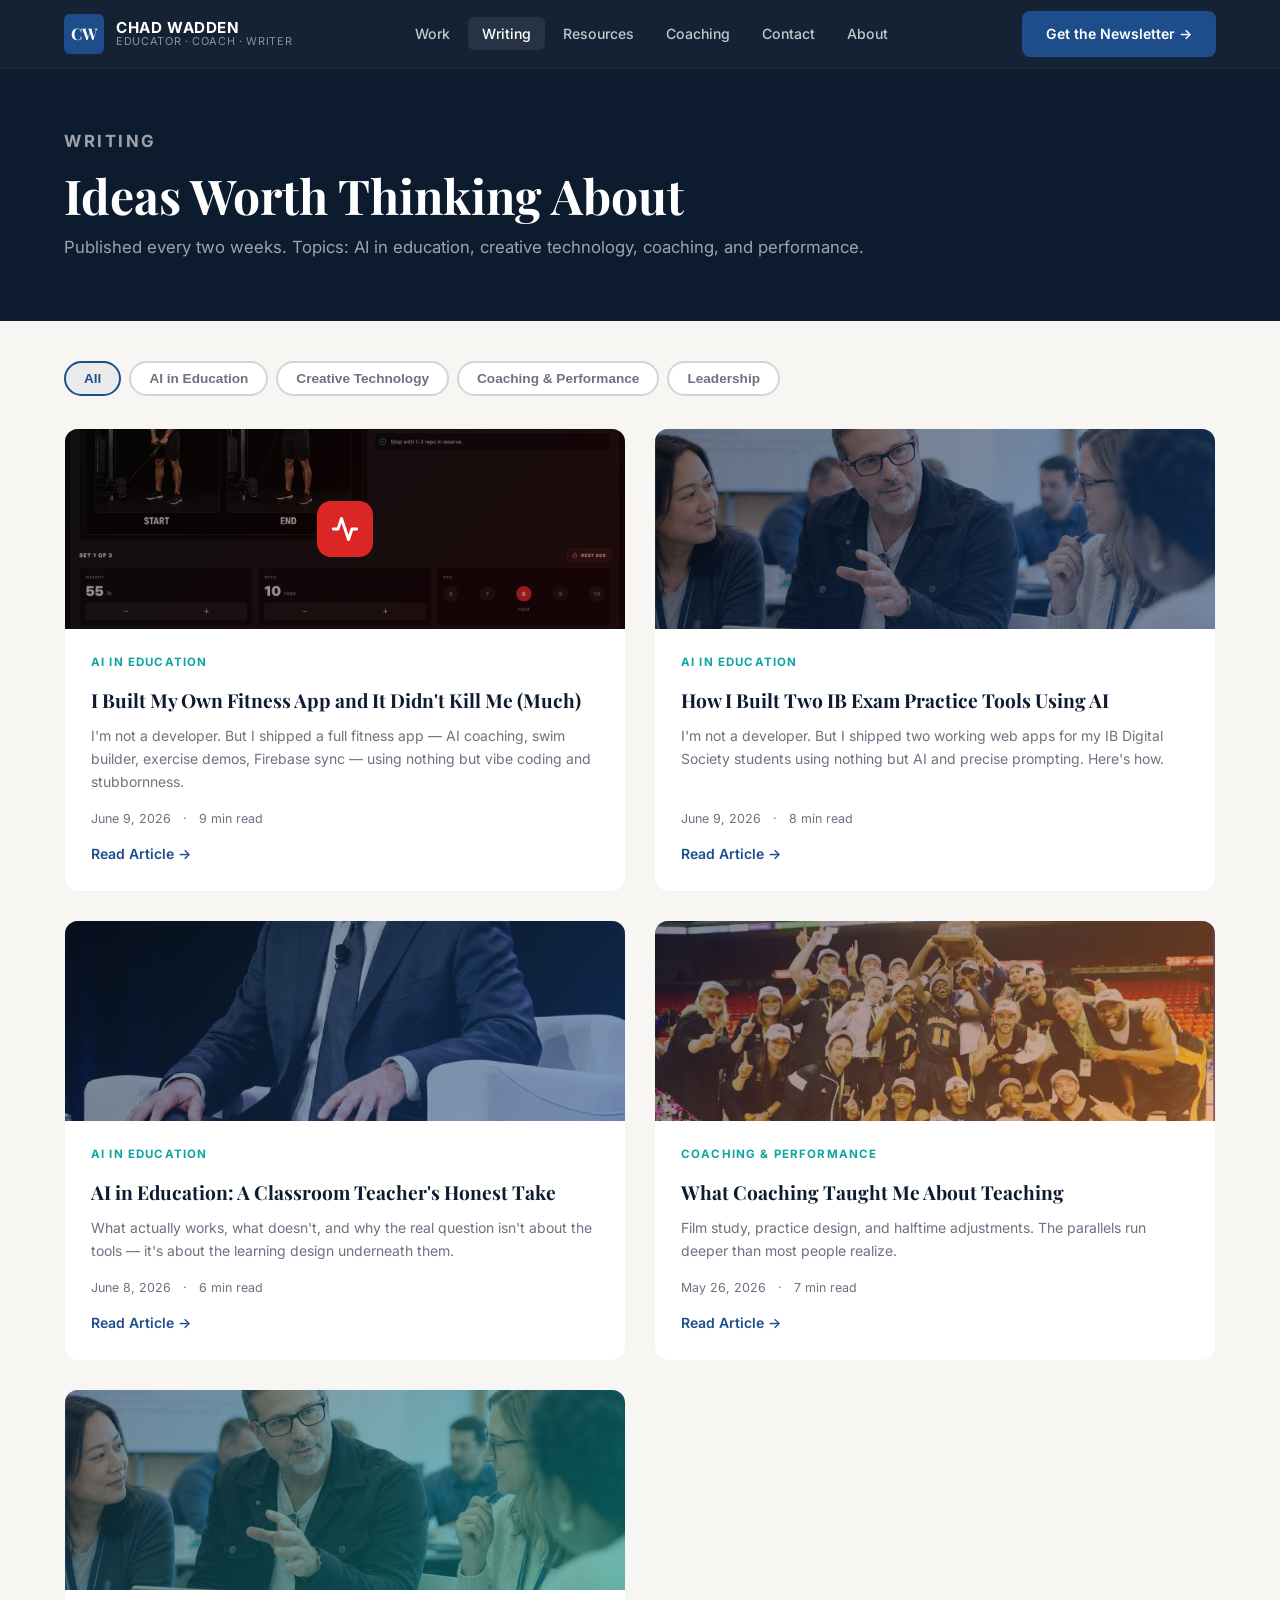
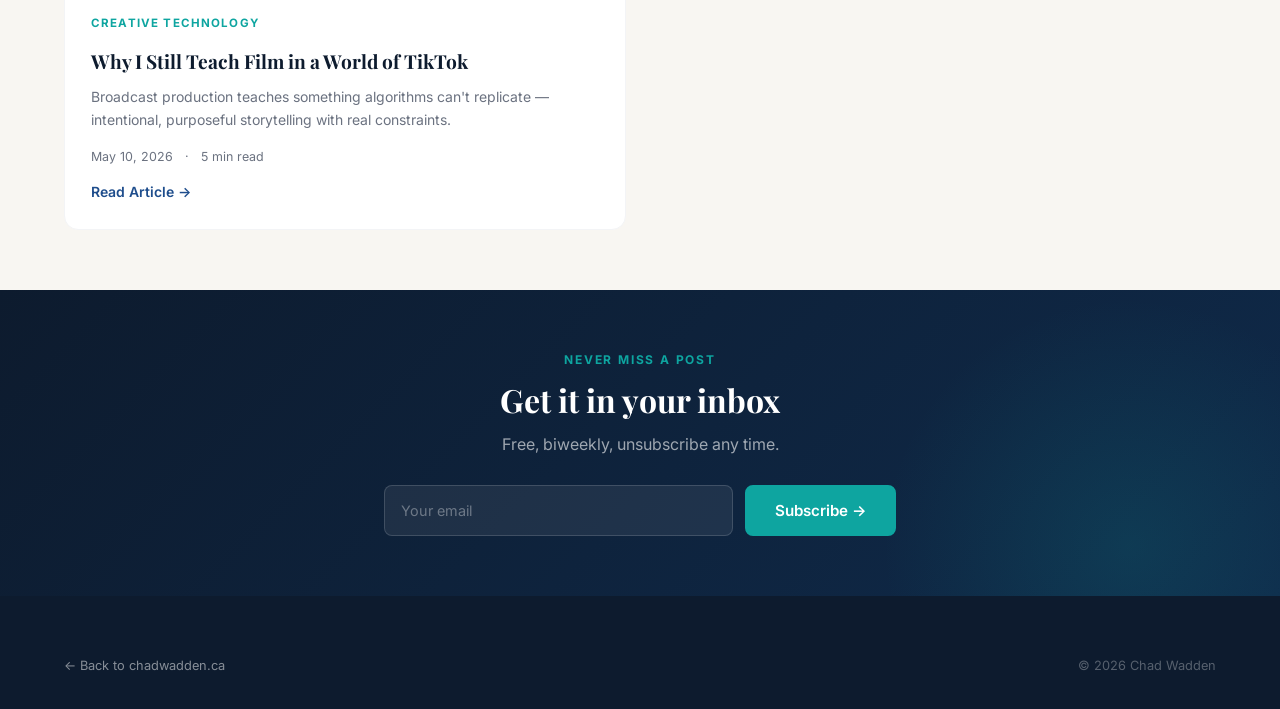
==== blog/index.html @ 8d47294e "Update contact email to chad.aigroove@gmail.com across all pages Co-Authored-By: Claude Sonnet 4.5 <" ====
<!DOCTYPE html>
<html lang="en">
<head>
  <meta charset="UTF-8">
  <meta name="viewport" content="width=device-width, initial-scale=1.0">
  <title>Writing — Chad Wadden</title>
  <meta name="description" content="Articles on AI in education, creative technology, coaching, and performance leadership.">
  <link rel="preconnect" href="https://fonts.googleapis.com">
  <link rel="preconnect" href="https://fonts.gstatic.com" crossorigin>
  <link href="https://fonts.googleapis.com/css2?family=Playfair+Display:wght@700&family=Inter:wght@400;500;600;700&display=swap" rel="stylesheet">
  <link rel="stylesheet" href="../css/style.css">
  <style>
    body { padding-top: 68px; background: var(--cream); }

    .blog-hero {
      background: var(--navy);
      padding: 60px 0;
      margin-top: 0;
    }
    .blog-hero h1 {
      font-family: var(--font-head);
      font-size: clamp(2rem, 4vw, 3rem);
      color: var(--white);
      margin-bottom: 10px;
    }
    .blog-hero p {
      color: rgba(255,255,255,0.6);
      font-size: 1.05rem;
    }

    .blog-filters {
      display: flex;
      gap: 8px;
      flex-wrap: wrap;
      margin: 40px 0 32px;
    }

    .filter-btn {
      padding: 8px 18px;
      border-radius: 100px;
      font-size: 0.85rem;
      font-weight: 600;
      border: 2px solid var(--gray-300);
      background: var(--white);
      color: var(--gray-500);
      cursor: pointer;
      transition: all 0.2s;
    }
    .filter-btn.active, .filter-btn:hover {
      border-color: var(--blue);
      color: var(--blue);
      background: rgba(30,77,140,0.06);
    }

    .blog-list {
      display: grid;
      grid-template-columns: repeat(2, 1fr);
      gap: 28px;
      margin-bottom: 60px;
    }

    @media (max-width: 768px) {
      .blog-list { grid-template-columns: 1fr; }
    }

    .post-card {
      background: var(--white);
      border-radius: 14px;
      overflow: hidden;
      border: 1px solid var(--gray-100);
      transition: transform 0.3s, box-shadow 0.3s;
      display: flex;
      flex-direction: column;
    }
    .post-card:hover { transform: translateY(-4px); box-shadow: var(--shadow); }

    .post-card-img {
      height: 200px;
      display: flex;
      align-items: center;
      justify-content: center;
      font-size: 3rem;
    }

    .post-card-body {
      padding: 24px 26px 26px;
      flex: 1;
      display: flex;
      flex-direction: column;
    }

    .post-card-body h2 {
      font-size: 1.2rem;
      color: var(--navy);
      margin: 8px 0 10px;
      line-height: 1.35;
    }

    .post-card-body p {
      font-size: 0.875rem;
      color: var(--gray-500);
      line-height: 1.65;
      flex: 1;
      margin-bottom: 16px;
    }

    .read-link {
      font-size: 0.875rem;
      font-weight: 600;
      color: var(--blue);
      display: inline-flex;
      align-items: center;
      gap: 6px;
      transition: gap 0.2s;
    }
    .read-link:hover { gap: 10px; }
  </style>
</head>
<body>

  <nav id="navbar">
    <div class="nav-inner">
      <a href="/" class="nav-logo">
        <div class="logo-mark">CW</div>
        <div class="logo-text">
          <span class="name">Chad Wadden</span>
          <span class="tagline-sm">Educator · Coach · Writer</span>
        </div>
      </a>
      <ul class="nav-links">
        <li><a href="/#pillars">Work</a></li>
        <li><a href="/blog/" class="active">Writing</a></li>
        <li><a href="/resources/">Resources</a></li>
        <li><a href="/coaching/">Coaching</a></li>
        <li><a href="mailto:chad.aigroove@gmail.com">Contact</a></li>
        <li><a href="/#about-strip">About</a></li>
      </ul>
      <div class="nav-cta">
        <a href="/#newsletter" class="btn btn-primary">Get the Newsletter →</a>
      </div>
      <button class="nav-hamburger" id="hamburger"><span></span><span></span><span></span></button>
    </div>
  </nav>

  <div class="blog-hero">
    <div class="container">
      <p class="section-label">Writing</p>
      <h1>Ideas Worth Thinking About</h1>
      <p>Published every two weeks. Topics: AI in education, creative technology, coaching, and performance.</p>
    </div>
  </div>

  <div class="container">
    <div class="blog-filters">
      <button class="filter-btn active">All</button>
      <button class="filter-btn">AI in Education</button>
      <button class="filter-btn">Creative Technology</button>
      <button class="filter-btn">Coaching &amp; Performance</button>
      <button class="filter-btn">Leadership</button>
    </div>

    <div class="blog-list">

      <article class="post-card">
        <a href="i-built-my-own-fitness-app.html" style="text-decoration:none;display:contents">
        <div class="post-card-img" style="background:linear-gradient(135deg,#0d0d0d,#2d0000);position:relative;overflow:hidden;">
          <img src="../images/My-Google-AI-Studio-App-06-09-2026_10_18_PM.png" alt="" style="position:absolute;inset:0;width:100%;height:100%;object-fit:cover;opacity:0.55;" onerror="this.style.display='none'">
          <div style="position:absolute;inset:0;display:flex;align-items:center;justify-content:center;">
            <div style="width:56px;height:56px;background:#dc2626;border-radius:14px;display:flex;align-items:center;justify-content:center;">
              <svg width="28" height="28" viewBox="0 0 24 24" fill="none" stroke="white" stroke-width="2.5" stroke-linecap="round" stroke-linejoin="round"><polyline points="22 12 18 12 15 21 9 3 6 12 2 12"/></svg>
            </div>
          </div>
        </div>
        <div class="post-card-body">
          <span class="blog-tag">AI in Education</span>
          <h2>I Built My Own Fitness App and It Didn't Kill Me (Much)</h2>
          <p>I'm not a developer. But I shipped a full fitness app — AI coaching, swim builder, exercise demos, Firebase sync — using nothing but vibe coding and stubbornness.</p>
          <div class="blog-meta" style="margin-bottom:14px">
            <span>June 9, 2026</span><span>·</span><span>9 min read</span>
          </div>
          <span class="read-link">Read Article →</span>
        </div>
        </a>
      </article>

      <article class="post-card">
        <a href="how-i-built-two-ib-exam-tools-with-ai.html" style="text-decoration:none;display:contents">
        <div class="post-card-img" style="background:linear-gradient(135deg,#0a1020,#1e4d8c);position:relative;overflow:hidden;">
          <img src="../images/chad-teachers.png" alt="" style="position:absolute;inset:0;width:100%;height:100%;object-fit:cover;opacity:0.45;">
        </div>
        <div class="post-card-body">
          <span class="blog-tag">AI in Education</span>
          <h2>How I Built Two IB Exam Practice Tools Using AI</h2>
          <p>I'm not a developer. But I shipped two working web apps for my IB Digital Society students using nothing but AI and precise prompting. Here's how.</p>
          <div class="blog-meta" style="margin-bottom:14px">
            <span>June 9, 2026</span><span>·</span><span>8 min read</span>
          </div>
          <span class="read-link">Read Article →</span>
        </div>
        </a>
      </article>

      <article class="post-card">
        <a href="ai-in-education-honest-take.html" style="text-decoration:none;display:contents">
        <div class="post-card-img" style="background:linear-gradient(135deg,#0d1b2e,#1e4d8c);position:relative;overflow:hidden;">
          <img src="../images/chad-wadden-speaking.PNG" alt="" style="position:absolute;inset:0;width:100%;height:100%;object-fit:cover;opacity:0.45;">
        </div>
        <div class="post-card-body">
          <span class="blog-tag">AI in Education</span>
          <h2>AI in Education: A Classroom Teacher's Honest Take</h2>
          <p>What actually works, what doesn't, and why the real question isn't about the tools — it's about the learning design underneath them.</p>
          <div class="blog-meta" style="margin-bottom:14px">
            <span>June 8, 2026</span><span>·</span><span>6 min read</span>
          </div>
          <span class="read-link">Read Article →</span>
        </div>
        </a>
      </article>

      <article class="post-card">
        <a href="what-coaching-taught-me-about-teaching.html" style="text-decoration:none;display:contents">
        <div class="post-card-img" style="background:linear-gradient(135deg,#1a1a3e,#e07b39);position:relative;overflow:hidden;">
          <img src="../images/chad-basketball.JPG" alt="" style="position:absolute;inset:0;width:100%;height:100%;object-fit:cover;opacity:0.45;">
        </div>
        <div class="post-card-body">
          <span class="blog-tag">Coaching &amp; Performance</span>
          <h2>What Coaching Taught Me About Teaching</h2>
          <p>Film study, practice design, and halftime adjustments. The parallels run deeper than most people realize.</p>
          <div class="blog-meta" style="margin-bottom:14px">
            <span>May 26, 2026</span><span>·</span><span>7 min read</span>
          </div>
          <span class="read-link">Read Article →</span>
        </div>
        </a>
      </article>

      <article class="post-card">
        <a href="why-i-still-teach-film.html" style="text-decoration:none;display:contents">
        <div class="post-card-img" style="background:linear-gradient(135deg,#1a2f4a,#0ea5a0);position:relative;overflow:hidden;">
          <img src="../images/chad-teachers.png" alt="" style="position:absolute;inset:0;width:100%;height:100%;object-fit:cover;opacity:0.45;">
        </div>
        <div class="post-card-body">
          <span class="blog-tag">Creative Technology</span>
          <h2>Why I Still Teach Film in a World of TikTok</h2>
          <p>Broadcast production teaches something algorithms can't replicate — intentional, purposeful storytelling with real constraints.</p>
          <div class="blog-meta" style="margin-bottom:14px">
            <span>May 10, 2026</span><span>·</span><span>5 min read</span>
          </div>
          <span class="read-link">Read Article →</span>
        </div>
        </a>
      </article>

    </div>
  </div>

  <section id="newsletter" style="background:linear-gradient(135deg,var(--navy) 0%,#0f2a4a 100%);padding:60px 0">
    <div class="container" style="text-align:center;max-width:560px">
      <p class="section-label">Never Miss a Post</p>
      <h2 style="color:var(--white);font-size:2rem;margin-bottom:12px">Get it in your inbox</h2>
      <p style="color:rgba(255,255,255,0.6);margin-bottom:28px">Free, biweekly, unsubscribe any time.</p>
      <form style="display:flex;gap:12px;flex-wrap:wrap;justify-content:center" action="/#newsletter">
        <input type="email" class="form-input" placeholder="Your email" style="flex:1;min-width:220px">
        <button type="submit" class="btn btn-teal">Subscribe →</button>
      </form>
    </div>
  </section>

  <footer>
    <div class="container">
      <div class="footer-bottom" style="border-top:none;padding-top:0">
        <a href="/">← Back to chadwadden.ca</a>
        <span>© 2026 Chad Wadden</span>
      </div>
    </div>
  </footer>

  <script src="../js/main.js"></script>
</body>
</html>
---- css/style.css ----
/* ============================================
   CHAD WADDEN — Personal Brand Site
   chadwadden.ca
   ============================================ */

/* --- Reset & Base --- */
*, *::before, *::after { box-sizing: border-box; margin: 0; padding: 0; }

:root {
  --navy:      #0d1b2e;
  --navy-mid:  #1a2f4a;
  --blue:      #1e4d8c;
  --teal:      #0ea5a0;
  --orange:    #e07b39;
  --cream:     #f8f6f2;
  --white:     #ffffff;
  --gray-100:  #f3f4f6;
  --gray-300:  #d1d5db;
  --gray-500:  #6b7280;
  --gray-700:  #374151;
  --text:      #1a1a2e;

  --font-head: 'Playfair Display', Georgia, serif;
  --font-body: 'Inter', system-ui, sans-serif;

  --max-w: 1200px;
  --radius: 8px;
  --shadow: 0 4px 24px rgba(0,0,0,0.08);
  --shadow-lg: 0 12px 48px rgba(0,0,0,0.14);
}

html { scroll-behavior: smooth; }

body {
  font-family: var(--font-body);
  color: var(--text);
  background: var(--white);
  line-height: 1.6;
  font-size: 16px;
}

img { max-width: 100%; display: block; }
a { color: inherit; text-decoration: none; }

/* --- Typography --- */
h1, h2, h3, h4 {
  font-family: var(--font-head);
  line-height: 1.2;
  font-weight: 700;
}

.section-label {
  font-family: var(--font-body);
  font-size: 0.75rem;
  font-weight: 700;
  letter-spacing: 0.15em;
  text-transform: uppercase;
  color: var(--teal);
  margin-bottom: 0.75rem;
}

/* --- Layout --- */
.container {
  max-width: var(--max-w);
  margin: 0 auto;
  padding: 0 24px;
}

section { padding: 80px 0; }

/* --- Buttons --- */
.btn {
  display: inline-flex;
  align-items: center;
  gap: 8px;
  padding: 14px 28px;
  border-radius: var(--radius);
  font-family: var(--font-body);
  font-size: 0.95rem;
  font-weight: 600;
  cursor: pointer;
  transition: all 0.2s ease;
  border: 2px solid transparent;
}

.btn-primary {
  background: var(--blue);
  color: var(--white);
  border-color: var(--blue);
}
.btn-primary:hover { background: #163d70; border-color: #163d70; transform: translateY(-1px); box-shadow: 0 6px 20px rgba(30,77,140,0.3); }

.btn-secondary {
  background: transparent;
  color: var(--navy);
  border-color: var(--navy);
}
.btn-secondary:hover { background: var(--navy); color: var(--white); }

.btn-teal {
  background: var(--teal);
  color: var(--white);
  border-color: var(--teal);
}
.btn-teal:hover { background: #0c8f8a; transform: translateY(-1px); }

.btn-outline-white {
  background: transparent;
  color: var(--white);
  border-color: rgba(255,255,255,0.5);
}
.btn-outline-white:hover { background: rgba(255,255,255,0.1); border-color: var(--white); }

/* ============================================
   NAVIGATION
   ============================================ */
#navbar {
  position: fixed;
  top: 0; left: 0; right: 0;
  z-index: 1000;
  background: rgba(13, 27, 46, 0.97);
  backdrop-filter: blur(12px);
  border-bottom: 1px solid rgba(255,255,255,0.06);
  transition: all 0.3s ease;
}

.nav-inner {
  display: flex;
  align-items: center;
  justify-content: space-between;
  height: 68px;
  max-width: var(--max-w);
  margin: 0 auto;
  padding: 0 24px;
}

/* Logo */
.nav-logo {
  display: flex;
  align-items: center;
  gap: 12px;
  text-decoration: none;
}

.logo-mark {
  width: 40px;
  height: 40px;
  background: var(--blue);
  border-radius: 6px;
  display: flex;
  align-items: center;
  justify-content: center;
  font-family: var(--font-head);
  font-size: 1rem;
  font-weight: 700;
  color: var(--white);
  letter-spacing: -0.03em;
  flex-shrink: 0;
}

.logo-text {
  display: flex;
  flex-direction: column;
  line-height: 1.1;
}
.logo-text .name {
  font-family: var(--font-body);
  font-weight: 700;
  font-size: 0.95rem;
  color: var(--white);
  letter-spacing: 0.04em;
  text-transform: uppercase;
}
.logo-text .tagline-sm {
  font-size: 0.68rem;
  color: rgba(255,255,255,0.5);
  letter-spacing: 0.06em;
  text-transform: uppercase;
}

/* Nav links */
.nav-links {
  display: flex;
  align-items: center;
  gap: 4px;
  list-style: none;
}

.nav-links a {
  color: rgba(255,255,255,0.75);
  font-size: 0.88rem;
  font-weight: 500;
  padding: 8px 14px;
  border-radius: 6px;
  transition: all 0.2s;
}
.nav-links a:hover, .nav-links a.active {
  color: var(--white);
  background: rgba(255,255,255,0.08);
}

.nav-cta { margin-left: 12px; }
.nav-cta .btn { padding: 10px 22px; font-size: 0.88rem; }

.nav-hamburger {
  display: none;
  flex-direction: column;
  gap: 5px;
  cursor: pointer;
  padding: 4px;
  background: none;
  border: none;
}
.nav-hamburger span {
  width: 24px;
  height: 2px;
  background: var(--white);
  border-radius: 2px;
  transition: all 0.3s;
}

/* ============================================
   HERO
   ============================================ */
#hero {
  min-height: 100vh;
  background: var(--navy);
  display: flex;
  align-items: center;
  padding: 100px 0 60px;
  position: relative;
  overflow: hidden;
}

.hero-bg-grid {
  position: absolute;
  inset: 0;
  background-image:
    linear-gradient(rgba(255,255,255,0.025) 1px, transparent 1px),
    linear-gradient(90deg, rgba(255,255,255,0.025) 1px, transparent 1px);
  background-size: 60px 60px;
  pointer-events: none;
}

.hero-bg-glow {
  position: absolute;
  width: 600px;
  height: 600px;
  background: radial-gradient(circle, rgba(30,77,140,0.35) 0%, transparent 70%);
  top: -100px;
  right: -100px;
  pointer-events: none;
}

.hero-inner {
  display: grid;
  grid-template-columns: 1fr 1fr;
  gap: 60px;
  align-items: center;
  position: relative;
  z-index: 1;
}

.hero-eyebrow {
  font-size: 0.78rem;
  font-weight: 700;
  letter-spacing: 0.18em;
  text-transform: uppercase;
  color: var(--teal);
  margin-bottom: 20px;
}

.hero-headline {
  font-family: var(--font-head);
  font-size: clamp(2.8rem, 5vw, 4.2rem);
  color: var(--white);
  line-height: 1.1;
  margin-bottom: 8px;
}

.hero-headline .line {
  display: block;
}
.hero-headline .dot {
  color: var(--teal);
}
.hero-headline .dot-orange {
  color: var(--orange);
}

.hero-sub {
  font-size: 1.1rem;
  color: rgba(255,255,255,0.65);
  line-height: 1.7;
  margin: 24px 0 36px;
  max-width: 480px;
}

.hero-actions {
  display: flex;
  gap: 14px;
  flex-wrap: wrap;
}

/* Hero right — visual card stack */
.hero-visual {
  display: grid;
  grid-template-columns: 1fr 1fr;
  grid-template-rows: auto auto;
  gap: 14px;
}

.hero-card {
  background: rgba(255,255,255,0.05);
  border: 1px solid rgba(255,255,255,0.08);
  border-radius: 12px;
  padding: 22px;
  transition: border-color 0.3s;
}
.hero-card:hover { border-color: rgba(14,165,160,0.4); }

.hero-card-icon {
  width: 42px;
  height: 42px;
  border-radius: 10px;
  display: flex;
  align-items: center;
  justify-content: center;
  font-size: 1.3rem;
  margin-bottom: 12px;
}
.hero-card-icon.blue  { background: rgba(30,77,140,0.3); }
.hero-card-icon.teal  { background: rgba(14,165,160,0.25); }
.hero-card-icon.orange{ background: rgba(224,123,57,0.25); }
.hero-card-icon.green { background: rgba(34,197,94,0.2); }

.hero-card h4 {
  font-family: var(--font-body);
  font-size: 0.9rem;
  font-weight: 600;
  color: var(--white);
  margin-bottom: 4px;
}
.hero-card p {
  font-size: 0.78rem;
  color: rgba(255,255,255,0.5);
  line-height: 1.5;
}

.hero-card.span-2 { grid-column: span 2; }

/* ============================================
   TRUST BAR
   ============================================ */
#trust-bar {
  background: var(--navy-mid);
  padding: 20px 0;
  border-top: 1px solid rgba(255,255,255,0.06);
  border-bottom: 1px solid rgba(255,255,255,0.06);
}

.trust-inner {
  display: flex;
  align-items: center;
  gap: 40px;
  max-width: var(--max-w);
  margin: 0 auto;
  padding: 0 24px;
  overflow-x: auto;
}

.trust-label {
  font-size: 0.72rem;
  font-weight: 700;
  letter-spacing: 0.12em;
  text-transform: uppercase;
  color: rgba(255,255,255,0.35);
  white-space: nowrap;
  flex-shrink: 0;
}

.trust-divider {
  width: 1px;
  height: 30px;
  background: rgba(255,255,255,0.1);
  flex-shrink: 0;
}

.trust-logos {
  display: flex;
  align-items: center;
  gap: 36px;
  flex-wrap: nowrap;
}

.trust-item {
  font-family: var(--font-body);
  font-size: 0.82rem;
  font-weight: 600;
  color: rgba(255,255,255,0.45);
  letter-spacing: 0.04em;
  text-transform: uppercase;
  white-space: nowrap;
  transition: color 0.2s;
}
.trust-item:hover { color: rgba(255,255,255,0.75); }

/* ============================================
   PILLARS
   ============================================ */
#pillars {
  background: var(--cream);
  padding: 90px 0;
}

.pillars-grid {
  display: grid;
  grid-template-columns: 1fr 1fr;
  gap: 28px;
}

.pillar-card {
  background: var(--white);
  border-radius: 16px;
  overflow: hidden;
  box-shadow: var(--shadow);
  transition: transform 0.3s, box-shadow 0.3s;
}
.pillar-card:hover { transform: translateY(-4px); box-shadow: var(--shadow-lg); }

.pillar-header {
  padding: 36px 36px 24px;
  display: flex;
  align-items: flex-start;
  gap: 18px;
}

.pillar-icon {
  width: 56px;
  height: 56px;
  border-radius: 14px;
  display: flex;
  align-items: center;
  justify-content: center;
  font-size: 1.6rem;
  flex-shrink: 0;
}
.pillar-icon.education { background: rgba(30,77,140,0.1); }
.pillar-icon.coaching  { background: rgba(224,123,57,0.1); }

.pillar-header-text h3 {
  font-size: 1.4rem;
  color: var(--navy);
  margin-bottom: 6px;
}
.pillar-header-text p {
  font-size: 0.9rem;
  color: var(--gray-500);
  line-height: 1.6;
}

.pillar-features {
  padding: 0 36px 28px;
  display: grid;
  grid-template-columns: 1fr 1fr;
  gap: 8px;
}

.pillar-feature {
  display: flex;
  align-items: center;
  gap: 8px;
  font-size: 0.875rem;
  color: var(--gray-700);
}

.check {
  width: 18px;
  height: 18px;
  border-radius: 50%;
  display: flex;
  align-items: center;
  justify-content: center;
  font-size: 0.65rem;
  flex-shrink: 0;
}
.check.blue   { background: rgba(30,77,140,0.12); color: var(--blue); }
.check.orange { background: rgba(224,123,57,0.15); color: var(--orange); }

.pillar-footer {
  padding: 20px 36px 28px;
  border-top: 1px solid var(--gray-100);
}

.pillar-link {
  font-weight: 600;
  font-size: 0.9rem;
  display: inline-flex;
  align-items: center;
  gap: 6px;
  transition: gap 0.2s;
}
.pillar-link:hover { gap: 10px; }
.pillar-link.blue-link   { color: var(--blue); }
.pillar-link.orange-link { color: var(--orange); }

/* ============================================
   CONTENT ENGINE (Writing / YouTube / Resources)
   ============================================ */
#content-engine {
  background: var(--white);
  padding: 90px 0;
}

.content-engine-header {
  text-align: center;
  max-width: 600px;
  margin: 0 auto 60px;
}

.content-engine-header h2 {
  font-size: clamp(2rem, 3.5vw, 2.8rem);
  color: var(--navy);
  margin-bottom: 14px;
}

.content-engine-header p {
  color: var(--gray-500);
  font-size: 1.05rem;
  line-height: 1.7;
}

.content-tabs {
  display: flex;
  justify-content: center;
  gap: 8px;
  margin-bottom: 48px;
  flex-wrap: wrap;
}

.tab-btn {
  padding: 10px 24px;
  border-radius: 100px;
  font-size: 0.88rem;
  font-weight: 600;
  border: 2px solid var(--gray-300);
  background: transparent;
  color: var(--gray-500);
  cursor: pointer;
  transition: all 0.2s;
}
.tab-btn.active, .tab-btn:hover {
  border-color: var(--blue);
  color: var(--blue);
  background: rgba(30,77,140,0.06);
}

.tab-panel { display: none; }
.tab-panel.active { display: block; }

/* Blog grid */
.blog-grid {
  display: grid;
  grid-template-columns: repeat(3, 1fr);
  gap: 28px;
}

.blog-card {
  border-radius: 12px;
  overflow: hidden;
  border: 1px solid var(--gray-100);
  transition: transform 0.3s, box-shadow 0.3s;
}
.blog-card:hover { transform: translateY(-4px); box-shadow: var(--shadow); }

.blog-card-img {
  height: 180px;
  background: linear-gradient(135deg, var(--navy) 0%, var(--blue) 100%);
  display: flex;
  align-items: center;
  justify-content: center;
  font-size: 2.5rem;
  position: relative;
  overflow: hidden;
}

.blog-card-img::after {
  content: '';
  position: absolute;
  inset: 0;
  background: linear-gradient(to bottom, transparent 50%, rgba(0,0,0,0.3));
}

.blog-card-body {
  padding: 20px 22px 22px;
}

.blog-tag {
  display: inline-block;
  font-size: 0.72rem;
  font-weight: 700;
  letter-spacing: 0.1em;
  text-transform: uppercase;
  color: var(--teal);
  margin-bottom: 8px;
}

.blog-card-body h3 {
  font-size: 1.05rem;
  color: var(--navy);
  margin-bottom: 8px;
  line-height: 1.35;
}

.blog-card-body p {
  font-size: 0.85rem;
  color: var(--gray-500);
  line-height: 1.6;
  margin-bottom: 14px;
}

.blog-meta {
  font-size: 0.78rem;
  color: var(--gray-500);
  display: flex;
  align-items: center;
  gap: 12px;
}

/* YouTube grid */
.youtube-grid {
  display: grid;
  grid-template-columns: 2fr 1fr 1fr;
  grid-template-rows: auto auto;
  gap: 20px;
}

.yt-card {
  border-radius: 12px;
  overflow: hidden;
  background: var(--navy);
  position: relative;
  cursor: pointer;
}

.yt-thumbnail {
  width: 100%;
  aspect-ratio: 16/9;
  background: linear-gradient(135deg, var(--navy-mid), var(--blue));
  display: flex;
  align-items: center;
  justify-content: center;
  position: relative;
}

.yt-play {
  width: 52px;
  height: 52px;
  background: rgba(255,255,255,0.9);
  border-radius: 50%;
  display: flex;
  align-items: center;
  justify-content: center;
  font-size: 1.2rem;
  color: var(--navy);
  transition: transform 0.2s;
  padding-left: 4px;
}
.yt-card:hover .yt-play { transform: scale(1.1); }

.yt-info {
  padding: 14px 16px;
}
.yt-info h4 {
  font-family: var(--font-body);
  font-size: 0.88rem;
  font-weight: 600;
  color: var(--white);
  margin-bottom: 4px;
  line-height: 1.4;
}
.yt-info span {
  font-size: 0.75rem;
  color: rgba(255,255,255,0.45);
}

.yt-card.featured { grid-row: span 2; }
.yt-card.featured .yt-thumbnail { aspect-ratio: unset; height: 240px; }
.yt-card.featured .yt-info { padding: 18px 20px; }
.yt-card.featured .yt-info h4 { font-size: 1rem; }

/* Resources grid */
.resources-grid {
  display: grid;
  grid-template-columns: repeat(4, 1fr);
  gap: 20px;
}

.resource-card {
  border: 1px solid var(--gray-100);
  border-radius: 12px;
  padding: 24px 20px;
  text-align: center;
  transition: transform 0.3s, border-color 0.3s, box-shadow 0.3s;
}
.resource-card:hover { transform: translateY(-3px); border-color: var(--teal); box-shadow: var(--shadow); }

.resource-icon {
  font-size: 2.2rem;
  margin-bottom: 12px;
}

.resource-card h4 {
  font-size: 0.95rem;
  color: var(--navy);
  margin-bottom: 6px;
  line-height: 1.35;
}

.resource-card p {
  font-size: 0.8rem;
  color: var(--gray-500);
  margin-bottom: 16px;
  line-height: 1.5;
}

.resource-badge {
  display: inline-block;
  font-size: 0.72rem;
  font-weight: 700;
  padding: 4px 12px;
  border-radius: 100px;
  margin-bottom: 14px;
}
.resource-badge.free { background: rgba(14,165,160,0.12); color: var(--teal); }
.resource-badge.paid { background: rgba(224,123,57,0.12); color: var(--orange); }

.resource-btn {
  display: block;
  text-align: center;
  padding: 9px 16px;
  border-radius: 6px;
  font-size: 0.82rem;
  font-weight: 600;
  border: 1px solid var(--gray-300);
  color: var(--gray-700);
  transition: all 0.2s;
}
.resource-btn:hover { border-color: var(--blue); color: var(--blue); }
.resource-btn.free-btn { border-color: var(--teal); color: var(--teal); }
.resource-btn.free-btn:hover { background: var(--teal); color: var(--white); }

/* ============================================
   NEWSLETTER
   ============================================ */
#newsletter {
  background: linear-gradient(135deg, var(--navy) 0%, #0f2a4a 100%);
  padding: 90px 0;
  position: relative;
  overflow: hidden;
}

#newsletter::before {
  content: '';
  position: absolute;
  width: 500px;
  height: 500px;
  background: radial-gradient(circle, rgba(14,165,160,0.15) 0%, transparent 70%);
  bottom: -200px;
  right: -100px;
  pointer-events: none;
}

.newsletter-inner {
  display: grid;
  grid-template-columns: 1fr 1fr;
  gap: 60px;
  align-items: center;
  position: relative;
  z-index: 1;
}

.newsletter-content h2 {
  font-size: clamp(1.8rem, 3vw, 2.6rem);
  color: var(--white);
  margin-bottom: 16px;
}

.newsletter-content p {
  color: rgba(255,255,255,0.65);
  font-size: 1.05rem;
  line-height: 1.7;
  margin-bottom: 24px;
}

.newsletter-bullets {
  list-style: none;
  display: flex;
  flex-direction: column;
  gap: 10px;
}

.newsletter-bullets li {
  display: flex;
  align-items: center;
  gap: 10px;
  font-size: 0.9rem;
  color: rgba(255,255,255,0.7);
}

.newsletter-bullets li::before {
  content: '✓';
  width: 22px;
  height: 22px;
  background: rgba(14,165,160,0.25);
  color: var(--teal);
  border-radius: 50%;
  display: flex;
  align-items: center;
  justify-content: center;
  font-size: 0.75rem;
  font-weight: 700;
  flex-shrink: 0;
}

.newsletter-form-wrap {
  background: rgba(255,255,255,0.05);
  border: 1px solid rgba(255,255,255,0.1);
  border-radius: 16px;
  padding: 36px 32px;
}

.newsletter-form-wrap h3 {
  font-family: var(--font-body);
  font-size: 1.1rem;
  font-weight: 700;
  color: var(--white);
  margin-bottom: 6px;
}

.newsletter-form-wrap p {
  font-size: 0.85rem;
  color: rgba(255,255,255,0.5);
  margin-bottom: 22px;
}

.form-group {
  display: flex;
  flex-direction: column;
  gap: 12px;
  margin-bottom: 14px;
}

.form-input {
  width: 100%;
  padding: 13px 16px;
  border-radius: 8px;
  border: 1px solid rgba(255,255,255,0.15);
  background: rgba(255,255,255,0.07);
  color: var(--white);
  font-family: var(--font-body);
  font-size: 0.9rem;
  transition: border-color 0.2s;
}
.form-input::placeholder { color: rgba(255,255,255,0.35); }
.form-input:focus { outline: none; border-color: var(--teal); }

.form-disclaimer {
  font-size: 0.75rem;
  color: rgba(255,255,255,0.35);
  text-align: center;
}

/* ============================================
   SPEAKING / WORKSHOPS
   ============================================ */
#speaking {
  background: var(--cream);
  padding: 90px 0;
}

.speaking-grid {
  display: grid;
  grid-template-columns: repeat(3, 1fr);
  gap: 24px;
  margin-top: 48px;
}

.speaking-card {
  background: var(--white);
  border-radius: 14px;
  padding: 32px 28px;
  box-shadow: var(--shadow);
  transition: transform 0.3s;
}
.speaking-card:hover { transform: translateY(-3px); }

.speaking-card-icon {
  width: 52px;
  height: 52px;
  border-radius: 12px;
  display: flex;
  align-items: center;
  justify-content: center;
  font-size: 1.4rem;
  margin-bottom: 18px;
}

.speaking-card h3 {
  font-size: 1.15rem;
  color: var(--navy);
  margin-bottom: 8px;
}

.speaking-card p {
  font-size: 0.875rem;
  color: var(--gray-500);
  line-height: 1.65;
  margin-bottom: 20px;
}

.speaking-link {
  font-size: 0.875rem;
  font-weight: 600;
  color: var(--blue);
  display: inline-flex;
  align-items: center;
  gap: 6px;
  transition: gap 0.2s;
}
.speaking-link:hover { gap: 10px; }

/* ============================================
   ABOUT STRIP
   ============================================ */
#about-strip {
  background: var(--white);
  padding: 90px 0;
}

.about-inner {
  display: grid;
  grid-template-columns: 400px 1fr;
  gap: 60px;
  align-items: center;
}

.about-photo-wrap {
  position: relative;
}

.about-photo {
  width: 100%;
  aspect-ratio: 4/5;
  border-radius: 16px;
  background: linear-gradient(135deg, var(--navy-mid), var(--blue));
  display: flex;
  align-items: center;
  justify-content: center;
  font-size: 5rem;
  color: rgba(255,255,255,0.2);
  overflow: hidden;
}

.about-photo img {
  width: 100%;
  height: 100%;
  object-fit: cover;
  border-radius: 16px;
}

.about-badge {
  position: absolute;
  bottom: -16px;
  right: -16px;
  background: var(--orange);
  color: var(--white);
  border-radius: 12px;
  padding: 14px 18px;
  box-shadow: 0 8px 24px rgba(224,123,57,0.35);
}
.about-badge .number {
  font-family: var(--font-head);
  font-size: 2rem;
  font-weight: 700;
  line-height: 1;
}
.about-badge .label {
  font-size: 0.72rem;
  font-weight: 600;
  text-transform: uppercase;
  letter-spacing: 0.06em;
  opacity: 0.85;
}

.about-content h2 {
  font-size: clamp(1.8rem, 3vw, 2.5rem);
  color: var(--navy);
  margin-bottom: 16px;
}

.about-content p {
  color: var(--gray-700);
  line-height: 1.75;
  margin-bottom: 16px;
  font-size: 1rem;
}

.about-links {
  display: flex;
  gap: 14px;
  margin-top: 28px;
  flex-wrap: wrap;
}

/* ============================================
   FOOTER
   ============================================ */
footer {
  background: var(--navy);
  padding: 60px 0 32px;
}

.footer-grid {
  display: grid;
  grid-template-columns: 2fr 1fr 1fr 1fr;
  gap: 48px;
  margin-bottom: 48px;
}

.footer-brand p {
  font-size: 0.875rem;
  color: rgba(255,255,255,0.5);
  line-height: 1.7;
  margin: 14px 0 20px;
  max-width: 280px;
}

.social-links {
  display: flex;
  gap: 10px;
}

.social-link {
  width: 36px;
  height: 36px;
  border-radius: 8px;
  background: rgba(255,255,255,0.07);
  display: flex;
  align-items: center;
  justify-content: center;
  font-size: 0.85rem;
  color: rgba(255,255,255,0.6);
  transition: all 0.2s;
  text-decoration: none;
}
.social-link:hover { background: var(--blue); color: var(--white); }

.footer-col h4 {
  font-family: var(--font-body);
  font-size: 0.8rem;
  font-weight: 700;
  letter-spacing: 0.1em;
  text-transform: uppercase;
  color: rgba(255,255,255,0.4);
  margin-bottom: 16px;
}

.footer-col ul {
  list-style: none;
  display: flex;
  flex-direction: column;
  gap: 8px;
}

.footer-col a {
  font-size: 0.875rem;
  color: rgba(255,255,255,0.6);
  transition: color 0.2s;
}
.footer-col a:hover { color: var(--white); }

.footer-bottom {
  border-top: 1px solid rgba(255,255,255,0.07);
  padding-top: 24px;
  display: flex;
  justify-content: space-between;
  align-items: center;
  font-size: 0.8rem;
  color: rgba(255,255,255,0.3);
}

.footer-bottom a { color: rgba(255,255,255,0.5); }
.footer-bottom a:hover { color: var(--white); }

/* ============================================
   RESPONSIVE
   ============================================ */
@media (max-width: 1024px) {
  .hero-inner       { grid-template-columns: 1fr; gap: 40px; }
  .hero-visual      { max-width: 500px; }
  .pillars-grid     { grid-template-columns: 1fr; }
  .blog-grid        { grid-template-columns: 1fr 1fr; }
  .resources-grid   { grid-template-columns: 1fr 1fr; }
  .newsletter-inner { grid-template-columns: 1fr; gap: 40px; }
  .about-inner      { grid-template-columns: 1fr; }
  .about-photo-wrap { max-width: 360px; }
  .footer-grid      { grid-template-columns: 1fr 1fr; gap: 32px; }
}

@media (max-width: 768px) {
  section { padding: 60px 0; }
  .nav-links, .nav-cta { display: none; }
  .nav-hamburger { display: flex; }
  .hero-headline { font-size: 2.4rem; }
  .hero-visual { grid-template-columns: 1fr 1fr; }
  .blog-grid        { grid-template-columns: 1fr; }
  .speaking-grid    { grid-template-columns: 1fr; }
  .youtube-grid     { grid-template-columns: 1fr; }
  .yt-card.featured { grid-row: unset; }
  .yt-card.featured .yt-thumbnail { height: auto; }
  .resources-grid   { grid-template-columns: 1fr 1fr; }
  .footer-grid      { grid-template-columns: 1fr; }
  .footer-bottom    { flex-direction: column; gap: 8px; text-align: center; }
}

@media (max-width: 480px) {
  .hero-actions { flex-direction: column; }
  .hero-visual  { grid-template-columns: 1fr; }
  .hero-card.span-2 { grid-column: 1; }
  .resources-grid { grid-template-columns: 1fr; }
  .content-tabs { gap: 6px; }
  .tab-btn { padding: 8px 16px; font-size: 0.82rem; }
}
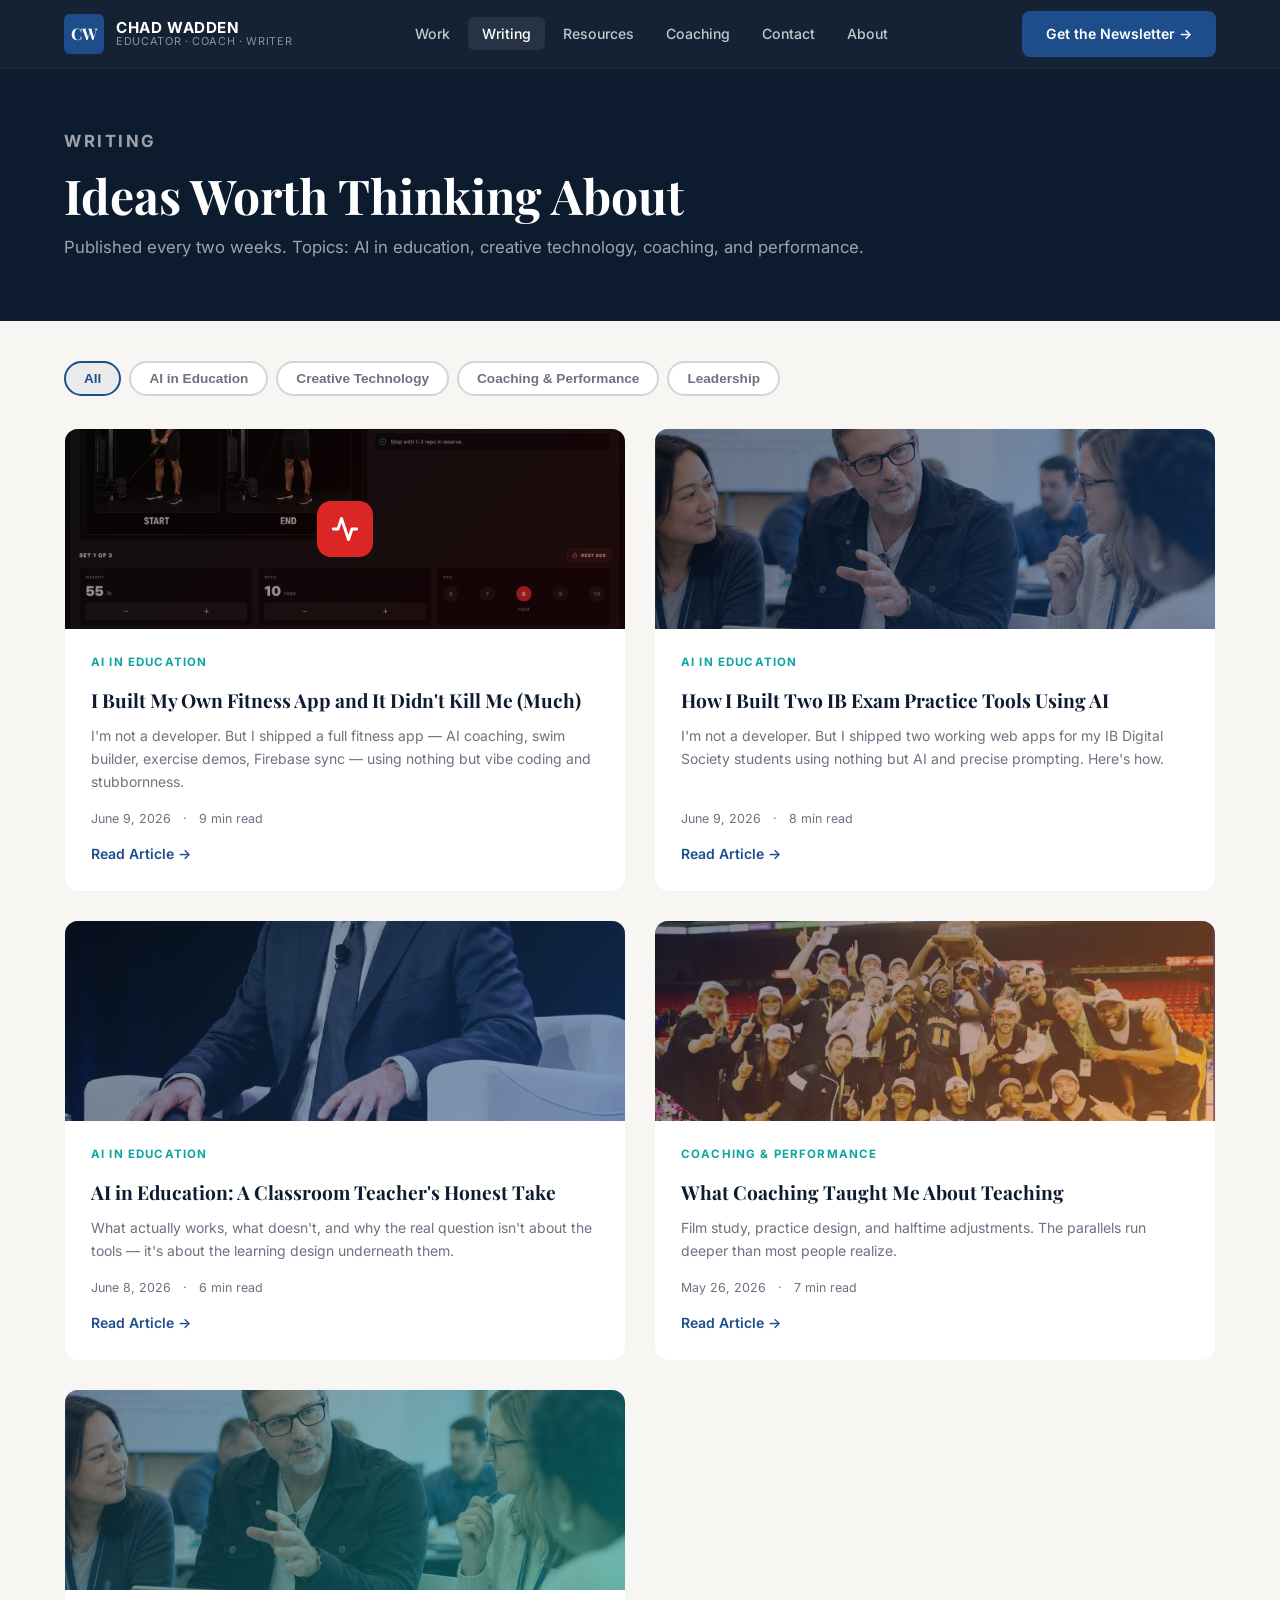
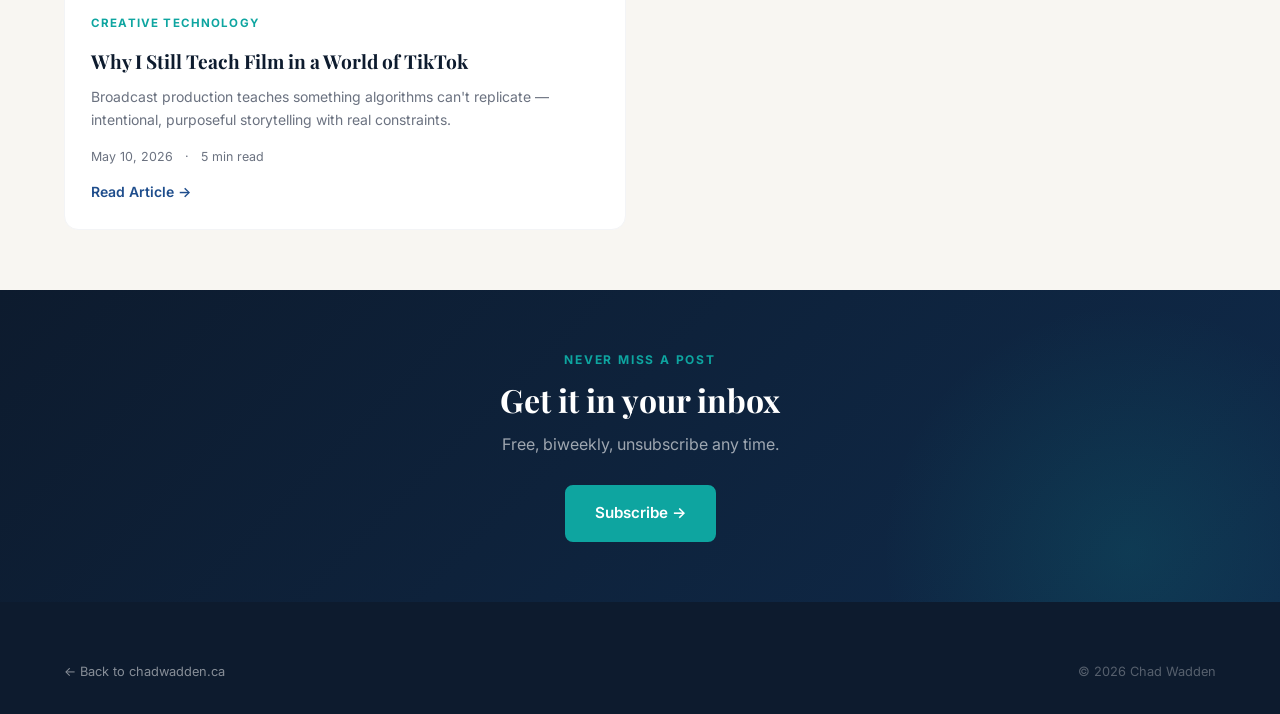
==== commit aa0013de: "Replace dead newsletter forms with Kit signup links Co-Authored-By: Claude Fable 5 <noreply@anthropi" ====
--- a/blog/index.html
+++ b/blog/index.html
@@ -115,6 +115,14 @@
     }
     .read-link:hover { gap: 10px; }
   </style>
+  <!-- Google Analytics -->
+  <script async src="https://www.googletagmanager.com/gtag/js?id=G-JR7LL2L3DE"></script>
+  <script>
+    window.dataLayer = window.dataLayer || [];
+    function gtag(){dataLayer.push(arguments);}
+    gtag('js', new Date());
+    gtag('config', 'G-JR7LL2L3DE');
+  </script>
 </head>
 <body>
 
@@ -136,7 +144,7 @@
         <li><a href="/#about-strip">About</a></li>
       </ul>
       <div class="nav-cta">
-        <a href="/#newsletter" class="btn btn-primary">Get the Newsletter →</a>
+        <a href="https://chad-wadden.kit.com/608f830f78" class="btn btn-primary">Get the Newsletter →</a>
       </div>
       <button class="nav-hamburger" id="hamburger"><span></span><span></span><span></span></button>
     </div>
@@ -259,10 +267,7 @@
       <p class="section-label">Never Miss a Post</p>
       <h2 style="color:var(--white);font-size:2rem;margin-bottom:12px">Get it in your inbox</h2>
       <p style="color:rgba(255,255,255,0.6);margin-bottom:28px">Free, biweekly, unsubscribe any time.</p>
-      <form style="display:flex;gap:12px;flex-wrap:wrap;justify-content:center" action="/#newsletter">
-        <input type="email" class="form-input" placeholder="Your email" style="flex:1;min-width:220px">
-        <button type="submit" class="btn btn-teal">Subscribe →</button>
-      </form>
+      <a href="https://chad-wadden.kit.com/608f830f78" class="btn btn-teal">Subscribe →</a>
     </div>
   </section>
 
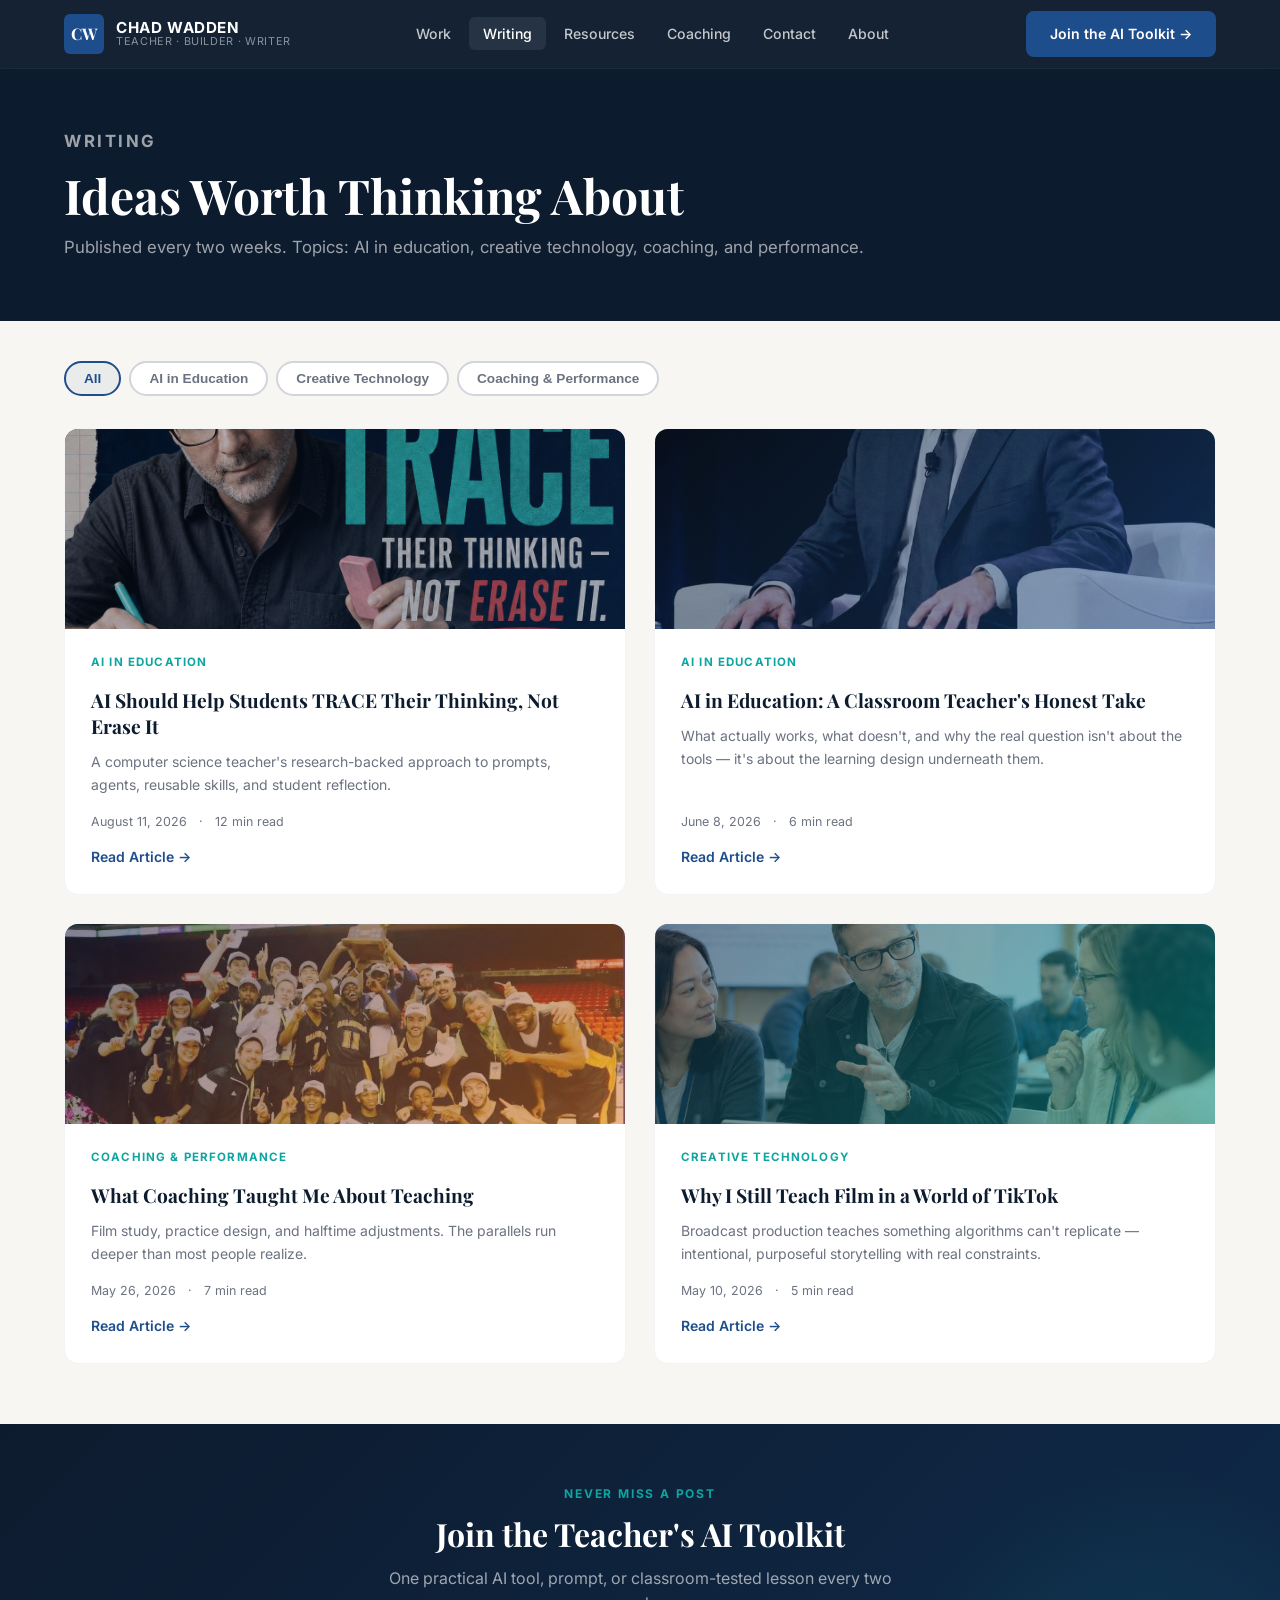
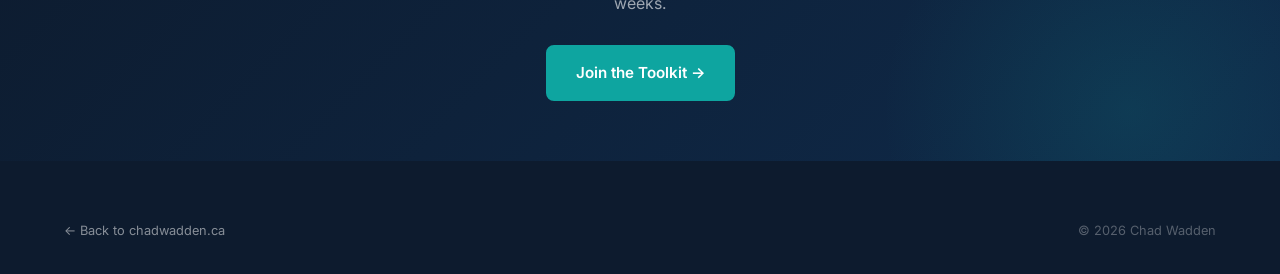
==== commit 830cbf9c: "Publish TRACE article and newsletter launch site" ====
--- a/blog/index.html
+++ b/blog/index.html
@@ -5,6 +5,18 @@
   <meta name="viewport" content="width=device-width, initial-scale=1.0">
   <title>Writing — Chad Wadden</title>
   <meta name="description" content="Articles on AI in education, creative technology, coaching, and performance leadership.">
+    <link rel="canonical" href="https://chadwadden.ca/blog/">
+  <link rel="icon" href="/favicon.svg" type="image/svg+xml">
+  <meta property="og:type" content="website">
+  <meta property="og:title" content="Writing — Chad Wadden">
+  <meta property="og:description" content="Articles on AI in education, creative technology, coaching, and performance leadership.">
+  <meta property="og:url" content="https://chadwadden.ca/blog/">
+  <meta property="og:image" content="https://chadwadden.ca/images/chad-teachers.png">
+  <meta property="og:site_name" content="Chad Wadden">
+  <meta name="twitter:card" content="summary_large_image">
+  <meta name="twitter:title" content="Writing — Chad Wadden">
+  <meta name="twitter:description" content="Articles on AI in education, creative technology, coaching, and performance leadership.">
+  <meta name="twitter:image" content="https://chadwadden.ca/images/chad-teachers.png">
   <link rel="preconnect" href="https://fonts.googleapis.com">
   <link rel="preconnect" href="https://fonts.gstatic.com" crossorigin>
   <link href="https://fonts.googleapis.com/css2?family=Playfair+Display:wght@700&family=Inter:wght@400;500;600;700&display=swap" rel="stylesheet">
@@ -72,6 +84,7 @@
       display: flex;
       flex-direction: column;
     }
+    .post-card[hidden] { display: none; }
     .post-card:hover { transform: translateY(-4px); box-shadow: var(--shadow); }
 
     .post-card-img {
@@ -132,7 +145,7 @@
         <div class="logo-mark">CW</div>
         <div class="logo-text">
           <span class="name">Chad Wadden</span>
-          <span class="tagline-sm">Educator · Coach · Writer</span>
+          <span class="tagline-sm">Teacher · Builder · Writer</span>
         </div>
       </a>
       <ul class="nav-links">
@@ -144,9 +157,9 @@
         <li><a href="/#about-strip">About</a></li>
       </ul>
       <div class="nav-cta">
-        <a href="https://chad-wadden.kit.com/608f830f78" class="btn btn-primary">Get the Newsletter →</a>
+        <a href="/#newsletter" class="btn btn-primary">Join the AI Toolkit →</a>
       </div>
-      <button class="nav-hamburger" id="hamburger"><span></span><span></span><span></span></button>
+      <button class="nav-hamburger" id="hamburger" aria-label="Open menu"><span></span><span></span><span></span></button>
     </div>
   </nav>
 
@@ -160,55 +173,32 @@
 
   <div class="container">
     <div class="blog-filters">
-      <button class="filter-btn active">All</button>
-      <button class="filter-btn">AI in Education</button>
-      <button class="filter-btn">Creative Technology</button>
-      <button class="filter-btn">Coaching &amp; Performance</button>
-      <button class="filter-btn">Leadership</button>
+      <button class="filter-btn active" data-filter="all" aria-pressed="true">All</button>
+      <button class="filter-btn" data-filter="ai-in-education" aria-pressed="false">AI in Education</button>
+      <button class="filter-btn" data-filter="creative-technology" aria-pressed="false">Creative Technology</button>
+      <button class="filter-btn" data-filter="coaching-performance" aria-pressed="false">Coaching &amp; Performance</button>
     </div>
 
     <div class="blog-list">
 
-      <article class="post-card">
-        <a href="i-built-my-own-fitness-app.html" style="text-decoration:none;display:contents">
-        <div class="post-card-img" style="background:linear-gradient(135deg,#0d0d0d,#2d0000);position:relative;overflow:hidden;">
-          <img src="../images/My-Google-AI-Studio-App-06-09-2026_10_18_PM.png" alt="" style="position:absolute;inset:0;width:100%;height:100%;object-fit:cover;opacity:0.55;" onerror="this.style.display='none'">
-          <div style="position:absolute;inset:0;display:flex;align-items:center;justify-content:center;">
-            <div style="width:56px;height:56px;background:#dc2626;border-radius:14px;display:flex;align-items:center;justify-content:center;">
-              <svg width="28" height="28" viewBox="0 0 24 24" fill="none" stroke="white" stroke-width="2.5" stroke-linecap="round" stroke-linejoin="round"><polyline points="22 12 18 12 15 21 9 3 6 12 2 12"/></svg>
-            </div>
-          </div>
-        </div>
-        <div class="post-card-body">
-          <span class="blog-tag">AI in Education</span>
-          <h2>I Built My Own Fitness App and It Didn't Kill Me (Much)</h2>
-          <p>I'm not a developer. But I shipped a full fitness app — AI coaching, swim builder, exercise demos, Firebase sync — using nothing but vibe coding and stubbornness.</p>
-          <div class="blog-meta" style="margin-bottom:14px">
-            <span>June 9, 2026</span><span>·</span><span>9 min read</span>
-          </div>
-          <span class="read-link">Read Article →</span>
-        </div>
-        </a>
-      </article>
-
-      <article class="post-card">
+      <article class="post-card" data-category="ai-in-education">
         <a href="how-i-built-two-ib-exam-tools-with-ai.html" style="text-decoration:none;display:contents">
         <div class="post-card-img" style="background:linear-gradient(135deg,#0a1020,#1e4d8c);position:relative;overflow:hidden;">
-          <img src="../images/chad-teachers.png" alt="" style="position:absolute;inset:0;width:100%;height:100%;object-fit:cover;opacity:0.45;">
+          <img src="../images/trace-instagram-cover-v2.png" alt="" style="position:absolute;inset:0;width:100%;height:100%;object-fit:cover;opacity:0.72;object-position:center;">
         </div>
         <div class="post-card-body">
           <span class="blog-tag">AI in Education</span>
-          <h2>How I Built Two IB Exam Practice Tools Using AI</h2>
-          <p>I'm not a developer. But I shipped two working web apps for my IB Digital Society students using nothing but AI and precise prompting. Here's how.</p>
-          <div class="blog-meta" style="margin-bottom:14px">
-            <span>June 9, 2026</span><span>·</span><span>8 min read</span>
-          </div>
-          <span class="read-link">Read Article →</span>
-        </div>
-        </a>
-      </article>
-
-      <article class="post-card">
+          <h2>AI Should Help Students TRACE Their Thinking, Not Erase It</h2>
+          <p>A computer science teacher's research-backed approach to prompts, agents, reusable skills, and student reflection.</p>
+          <div class="blog-meta" style="margin-bottom:14px">
+            <span>August 11, 2026</span><span>·</span><span>12 min read</span>
+          </div>
+          <span class="read-link">Read Article →</span>
+        </div>
+        </a>
+      </article>
+
+      <article class="post-card" data-category="ai-in-education">
         <a href="ai-in-education-honest-take.html" style="text-decoration:none;display:contents">
         <div class="post-card-img" style="background:linear-gradient(135deg,#0d1b2e,#1e4d8c);position:relative;overflow:hidden;">
           <img src="../images/chad-wadden-speaking.PNG" alt="" style="position:absolute;inset:0;width:100%;height:100%;object-fit:cover;opacity:0.45;">
@@ -225,7 +215,7 @@
         </a>
       </article>
 
-      <article class="post-card">
+      <article class="post-card" data-category="coaching-performance">
         <a href="what-coaching-taught-me-about-teaching.html" style="text-decoration:none;display:contents">
         <div class="post-card-img" style="background:linear-gradient(135deg,#1a1a3e,#e07b39);position:relative;overflow:hidden;">
           <img src="../images/chad-basketball.JPG" alt="" style="position:absolute;inset:0;width:100%;height:100%;object-fit:cover;opacity:0.45;">
@@ -242,7 +232,7 @@
         </a>
       </article>
 
-      <article class="post-card">
+      <article class="post-card" data-category="creative-technology">
         <a href="why-i-still-teach-film.html" style="text-decoration:none;display:contents">
         <div class="post-card-img" style="background:linear-gradient(135deg,#1a2f4a,#0ea5a0);position:relative;overflow:hidden;">
           <img src="../images/chad-teachers.png" alt="" style="position:absolute;inset:0;width:100%;height:100%;object-fit:cover;opacity:0.45;">
@@ -265,9 +255,9 @@
   <section id="newsletter" style="background:linear-gradient(135deg,var(--navy) 0%,#0f2a4a 100%);padding:60px 0">
     <div class="container" style="text-align:center;max-width:560px">
       <p class="section-label">Never Miss a Post</p>
-      <h2 style="color:var(--white);font-size:2rem;margin-bottom:12px">Get it in your inbox</h2>
-      <p style="color:rgba(255,255,255,0.6);margin-bottom:28px">Free, biweekly, unsubscribe any time.</p>
-      <a href="https://chad-wadden.kit.com/608f830f78" class="btn btn-teal">Subscribe →</a>
+      <h2 style="color:var(--white);font-size:2rem;margin-bottom:12px">Join the Teacher's AI Toolkit</h2>
+      <p style="color:rgba(255,255,255,0.6);margin-bottom:28px">One practical AI tool, prompt, or classroom-tested lesson every two weeks.</p>
+      <a href="/#newsletter" class="btn btn-teal">Join the Toolkit →</a>
     </div>
   </section>
 
@@ -280,6 +270,6 @@
     </div>
   </footer>
 
-  <script src="../js/main.js"></script>
+  <script src="../js/main.js?v=20260811"></script>
 </body>
 </html>
--- a/css/style.css
+++ b/css/style.css
@@ -223,6 +223,7 @@
    HERO
    ============================================ */
 #hero {
+  --p: 0;
   min-height: 100vh;
   background: var(--navy);
   display: flex;
@@ -232,24 +233,118 @@
   overflow: hidden;
 }
 
-.hero-bg-grid {
+/* ============================================
+   HERO SCENE — lighthouse guiding a ship through storm to calm
+   Scroll progress driven by JS via --p (0 = storm, 1 = calm harbor)
+   ============================================ */
+.hero-scene {
   position: absolute;
-  inset: 0;
-  background-image:
-    linear-gradient(rgba(255,255,255,0.025) 1px, transparent 1px),
-    linear-gradient(90deg, rgba(255,255,255,0.025) 1px, transparent 1px);
-  background-size: 60px 60px;
+  top: 0;
+  left: 0;
+  right: 0;
+  height: 100vh;
   pointer-events: none;
-}
-
-.hero-bg-glow {
-  position: absolute;
-  width: 600px;
-  height: 600px;
-  background: radial-gradient(circle, rgba(30,77,140,0.35) 0%, transparent 70%);
-  top: -100px;
-  right: -100px;
-  pointer-events: none;
+  overflow: hidden;
+}
+.hero-scene svg { width: 100%; height: 100%; display: block; }
+
+.scene-sky-calm { opacity: var(--p); transition: opacity 0.2s linear; }
+.scene-clouds { opacity: calc(1 - var(--p)); transition: opacity 0.2s linear; }
+.scene-stars { opacity: var(--p); transition: opacity 0.3s linear; }
+
+.scene-storm-fx {
+  opacity: calc(1 - var(--p));
+  transition: opacity 0.2s linear;
+}
+.scene-lightning { mix-blend-mode: screen; }
+@media (prefers-reduced-motion: no-preference) {
+  .scene-lightning { animation: lightning-flash 9s ease-in-out infinite; }
+}
+@keyframes lightning-flash {
+  0%, 100% { opacity: 0; }
+  91% { opacity: 0; }
+  92% { opacity: 0.35; }
+  93% { opacity: 0.05; }
+  94% { opacity: 0.28; }
+  95% { opacity: 0; }
+}
+
+.scene-beam {
+  animation: beam-sweep 5s linear infinite;
+}
+.scene-beam polygon { opacity: 0.9; }
+@keyframes beam-sweep {
+  from { transform: rotate(0deg); }
+  to   { transform: rotate(360deg); }
+}
+.scene-lamp-glow {
+  animation: lamp-pulse 2.4s ease-in-out infinite;
+}
+@keyframes lamp-pulse {
+  0%, 100% { opacity: 0.75; }
+  50% { opacity: 1; }
+}
+
+/* waves: gentle continuous drift, amplitude/color implied by path shape */
+.scene-wave-back, .scene-wave-mid, .scene-wave-front {
+  animation-timing-function: linear;
+  animation-iteration-count: infinite;
+}
+.scene-wave-back  { animation-name: drift-slow; opacity: calc(1 - var(--p) * 0.15); }
+.scene-wave-mid   { animation-name: drift-mid; }
+.scene-wave-front { animation-name: drift-fast; }
+@keyframes drift-slow { 0% { transform: translateX(0); } 100% { transform: translateX(-100px); } }
+@keyframes drift-mid  { 0% { transform: translateX(0); } 100% { transform: translateX(80px); } }
+@keyframes drift-fast { 0% { transform: translateX(0); } 100% { transform: translateX(-60px); } }
+.scene-wave-back  { animation-duration: 7s; }
+.scene-wave-mid   { animation-duration: 5s; }
+.scene-wave-front { animation-duration: 4s; }
+
+/* ship: travels from stormy open water toward the harbor light as --p increases */
+.scene-ship {
+  transform:
+    translate(calc(740px + var(--p) * 170px), calc(618px - var(--p) * 35px))
+    scale(calc(0.55 + var(--p) * 0.35));
+  transition: transform 0.25s ease-out;
+}
+/* continuous voyage: the schooner crosses the whole scene on a loop,
+   layered on top of the storm/calm position from --p */
+.scene-ship-sail {
+  animation: ship-sail 28s linear infinite;
+}
+@keyframes ship-sail {
+  0%   { transform: translateX(-1000px); }
+  100% { transform: translateX(700px); }
+}
+
+.scene-ship-tilt {
+  transform-origin: 0px 10px;
+  animation: ship-rock 3.4s ease-in-out infinite;
+}
+@keyframes ship-rock {
+  0%, 100% { transform: rotate(-6deg) translateY(0); }
+  50%      { transform: rotate(6deg) translateY(-4px); }
+}
+
+/* lobster: pops up for a look once the water settles */
+.scene-lobster-wrap {
+  opacity: var(--p);
+  transition: opacity 0.2s linear;
+}
+.scene-lobster {
+  animation: lobster-peek 23s ease-in-out infinite;
+  animation-delay: 5s;
+}
+@keyframes lobster-peek {
+  0%, 78%, 100% { opacity: 0; transform: translate(580px, 660px) scale(0.9); }
+  84%           { opacity: 1; transform: translate(580px, 646px) scale(1); }
+  90%           { opacity: 1; transform: translate(580px, 644px) scale(1); }
+  95%           { opacity: 0; transform: translate(580px, 660px) scale(0.9); }
+}
+
+@media (prefers-reduced-motion: reduce) {
+  .hero-scene * { animation: none !important; }
+  .scene-ship { transition: none; }
 }
 
 .hero-inner {
@@ -828,6 +923,27 @@
   border: 1px solid rgba(255,255,255,0.1);
   border-radius: 16px;
   padding: 36px 32px;
+}
+
+.kit-form-embed {
+  width: 100%;
+  min-height: 120px;
+}
+
+.article-newsletter-signup {
+  scroll-margin-top: 96px;
+  padding: 28px;
+  border: 1px solid rgba(14,165,160,0.2);
+  border-radius: 16px;
+  background: rgba(14,165,160,0.08);
+}
+
+.article-newsletter-signup h2 {
+  margin-top: 0;
+}
+
+.article-newsletter-signup > p {
+  margin-bottom: 18px;
 }
 
 .newsletter-form-wrap h3 {
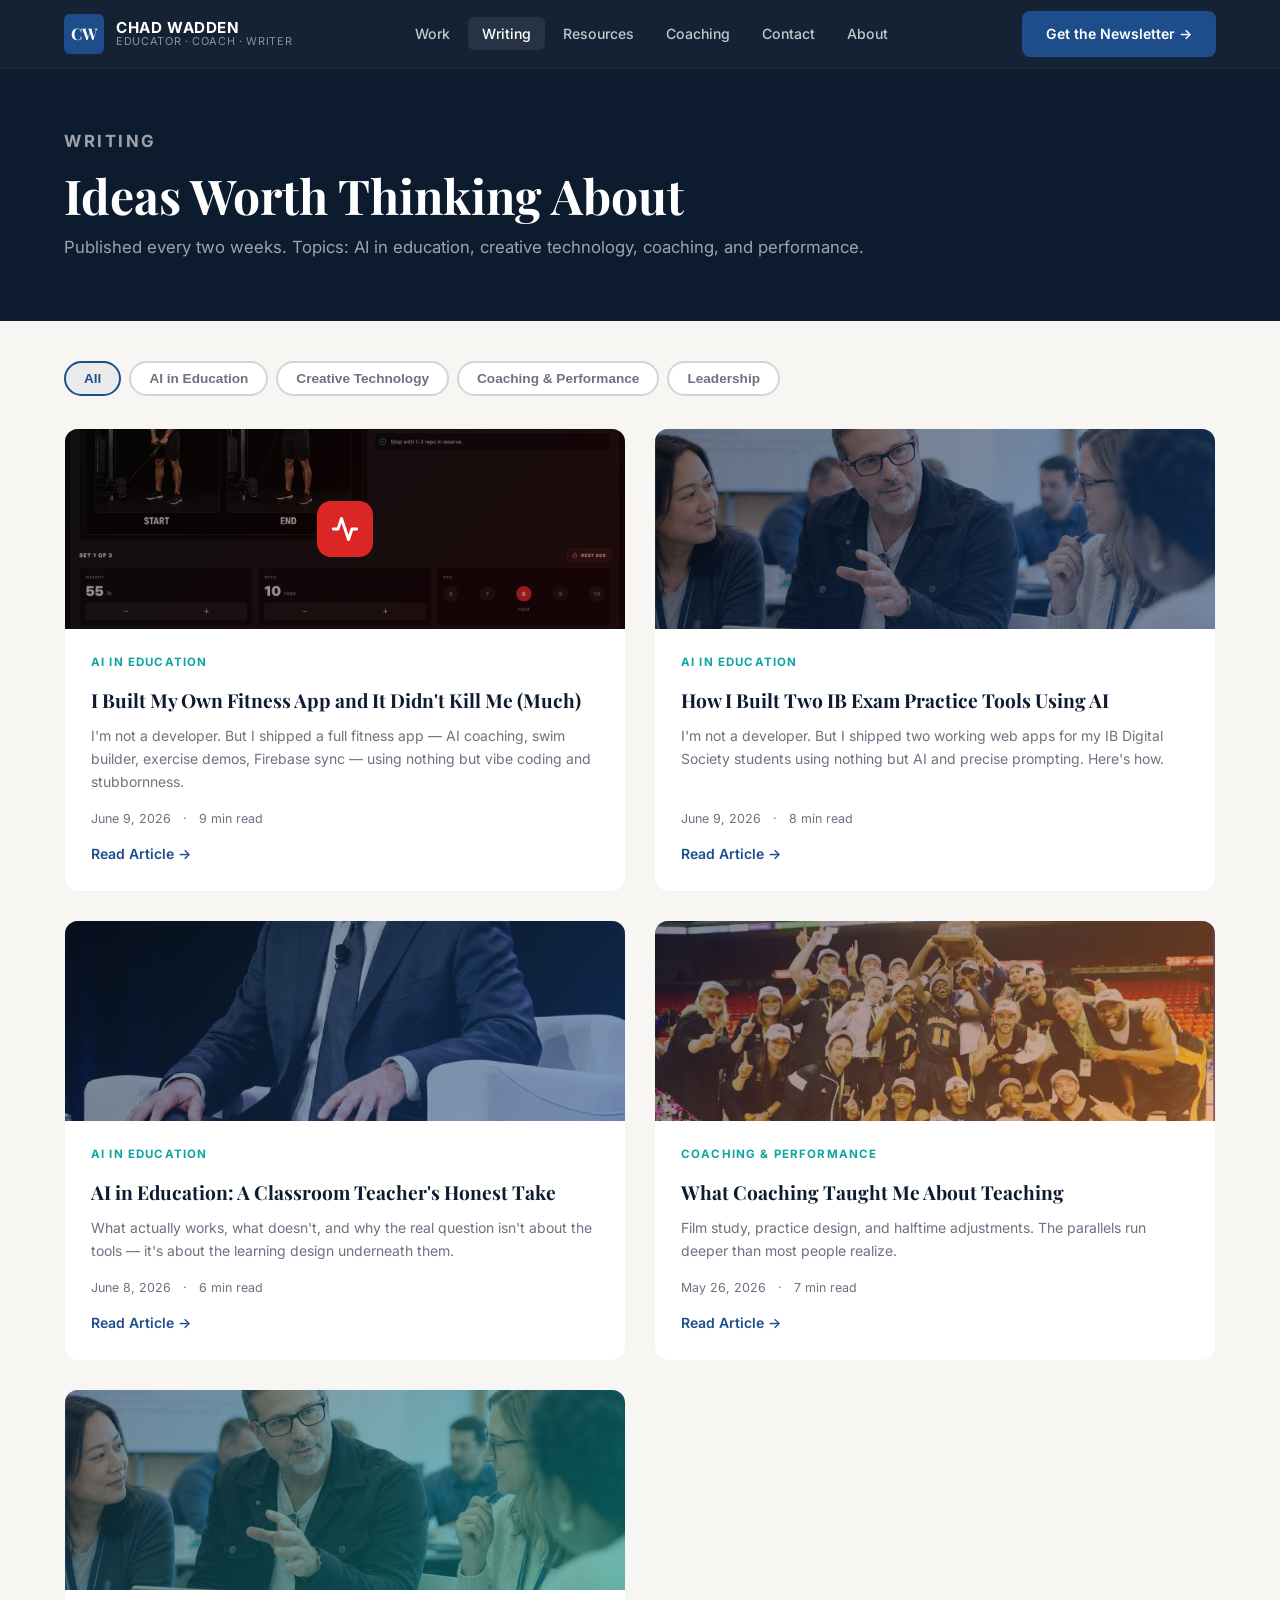
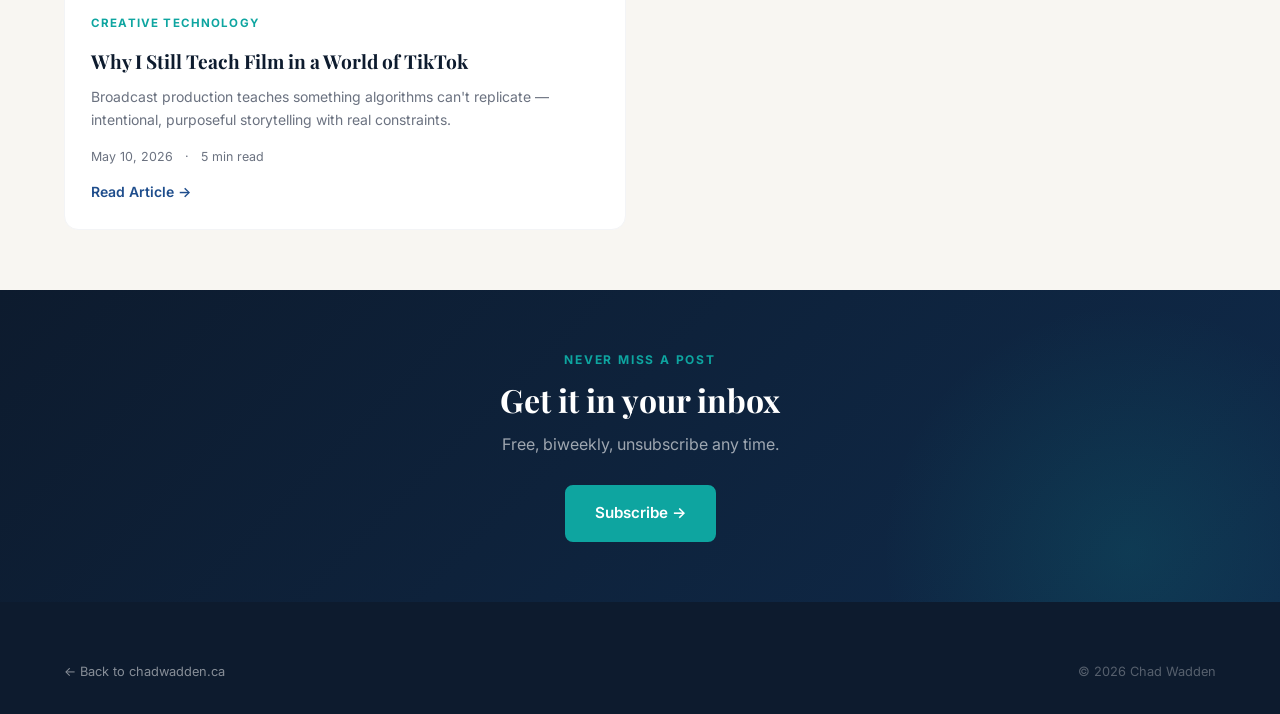
==== commit 70e8588b: "Publish TRACE Teacher Pack funnel" ====
--- a/blog/index.html
+++ b/blog/index.html
@@ -84,7 +84,6 @@
       display: flex;
       flex-direction: column;
     }
-    .post-card[hidden] { display: none; }
     .post-card:hover { transform: translateY(-4px); box-shadow: var(--shadow); }
 
     .post-card-img {
@@ -145,7 +144,7 @@
         <div class="logo-mark">CW</div>
         <div class="logo-text">
           <span class="name">Chad Wadden</span>
-          <span class="tagline-sm">Teacher · Builder · Writer</span>
+          <span class="tagline-sm">Educator · Coach · Writer</span>
         </div>
       </a>
       <ul class="nav-links">
@@ -157,9 +156,9 @@
         <li><a href="/#about-strip">About</a></li>
       </ul>
       <div class="nav-cta">
-        <a href="/#newsletter" class="btn btn-primary">Join the AI Toolkit →</a>
+        <a href="/resources/#get-pack" class="btn btn-primary">Get the Newsletter →</a>
       </div>
-      <button class="nav-hamburger" id="hamburger" aria-label="Open menu"><span></span><span></span><span></span></button>
+      <button class="nav-hamburger" id="hamburger"><span></span><span></span><span></span></button>
     </div>
   </nav>
 
@@ -173,32 +172,55 @@
 
   <div class="container">
     <div class="blog-filters">
-      <button class="filter-btn active" data-filter="all" aria-pressed="true">All</button>
-      <button class="filter-btn" data-filter="ai-in-education" aria-pressed="false">AI in Education</button>
-      <button class="filter-btn" data-filter="creative-technology" aria-pressed="false">Creative Technology</button>
-      <button class="filter-btn" data-filter="coaching-performance" aria-pressed="false">Coaching &amp; Performance</button>
+      <button class="filter-btn active">All</button>
+      <button class="filter-btn">AI in Education</button>
+      <button class="filter-btn">Creative Technology</button>
+      <button class="filter-btn">Coaching &amp; Performance</button>
+      <button class="filter-btn">Leadership</button>
     </div>
 
     <div class="blog-list">
 
-      <article class="post-card" data-category="ai-in-education">
+      <article class="post-card">
+        <a href="i-built-my-own-fitness-app.html" style="text-decoration:none;display:contents">
+        <div class="post-card-img" style="background:linear-gradient(135deg,#0d0d0d,#2d0000);position:relative;overflow:hidden;">
+          <img src="../images/My-Google-AI-Studio-App-06-09-2026_10_18_PM.png" alt="" style="position:absolute;inset:0;width:100%;height:100%;object-fit:cover;opacity:0.55;" onerror="this.style.display='none'">
+          <div style="position:absolute;inset:0;display:flex;align-items:center;justify-content:center;">
+            <div style="width:56px;height:56px;background:#dc2626;border-radius:14px;display:flex;align-items:center;justify-content:center;">
+              <svg width="28" height="28" viewBox="0 0 24 24" fill="none" stroke="white" stroke-width="2.5" stroke-linecap="round" stroke-linejoin="round"><polyline points="22 12 18 12 15 21 9 3 6 12 2 12"/></svg>
+            </div>
+          </div>
+        </div>
+        <div class="post-card-body">
+          <span class="blog-tag">AI in Education</span>
+          <h2>I Built My Own Fitness App and It Didn't Kill Me (Much)</h2>
+          <p>I'm not a developer. But I shipped a full fitness app — AI coaching, swim builder, exercise demos, Firebase sync — using nothing but vibe coding and stubbornness.</p>
+          <div class="blog-meta" style="margin-bottom:14px">
+            <span>June 9, 2026</span><span>·</span><span>9 min read</span>
+          </div>
+          <span class="read-link">Read Article →</span>
+        </div>
+        </a>
+      </article>
+
+      <article class="post-card">
         <a href="how-i-built-two-ib-exam-tools-with-ai.html" style="text-decoration:none;display:contents">
         <div class="post-card-img" style="background:linear-gradient(135deg,#0a1020,#1e4d8c);position:relative;overflow:hidden;">
-          <img src="../images/trace-instagram-cover-v2.png" alt="" style="position:absolute;inset:0;width:100%;height:100%;object-fit:cover;opacity:0.72;object-position:center;">
+          <img src="../images/chad-teachers.png" alt="" style="position:absolute;inset:0;width:100%;height:100%;object-fit:cover;opacity:0.45;">
         </div>
         <div class="post-card-body">
           <span class="blog-tag">AI in Education</span>
-          <h2>AI Should Help Students TRACE Their Thinking, Not Erase It</h2>
-          <p>A computer science teacher's research-backed approach to prompts, agents, reusable skills, and student reflection.</p>
-          <div class="blog-meta" style="margin-bottom:14px">
-            <span>August 11, 2026</span><span>·</span><span>12 min read</span>
-          </div>
-          <span class="read-link">Read Article →</span>
-        </div>
-        </a>
-      </article>
-
-      <article class="post-card" data-category="ai-in-education">
+          <h2>How I Built Two IB Exam Practice Tools Using AI</h2>
+          <p>I'm not a developer. But I shipped two working web apps for my IB Digital Society students using nothing but AI and precise prompting. Here's how.</p>
+          <div class="blog-meta" style="margin-bottom:14px">
+            <span>June 9, 2026</span><span>·</span><span>8 min read</span>
+          </div>
+          <span class="read-link">Read Article →</span>
+        </div>
+        </a>
+      </article>
+
+      <article class="post-card">
         <a href="ai-in-education-honest-take.html" style="text-decoration:none;display:contents">
         <div class="post-card-img" style="background:linear-gradient(135deg,#0d1b2e,#1e4d8c);position:relative;overflow:hidden;">
           <img src="../images/chad-wadden-speaking.PNG" alt="" style="position:absolute;inset:0;width:100%;height:100%;object-fit:cover;opacity:0.45;">
@@ -215,7 +237,7 @@
         </a>
       </article>
 
-      <article class="post-card" data-category="coaching-performance">
+      <article class="post-card">
         <a href="what-coaching-taught-me-about-teaching.html" style="text-decoration:none;display:contents">
         <div class="post-card-img" style="background:linear-gradient(135deg,#1a1a3e,#e07b39);position:relative;overflow:hidden;">
           <img src="../images/chad-basketball.JPG" alt="" style="position:absolute;inset:0;width:100%;height:100%;object-fit:cover;opacity:0.45;">
@@ -232,7 +254,7 @@
         </a>
       </article>
 
-      <article class="post-card" data-category="creative-technology">
+      <article class="post-card">
         <a href="why-i-still-teach-film.html" style="text-decoration:none;display:contents">
         <div class="post-card-img" style="background:linear-gradient(135deg,#1a2f4a,#0ea5a0);position:relative;overflow:hidden;">
           <img src="../images/chad-teachers.png" alt="" style="position:absolute;inset:0;width:100%;height:100%;object-fit:cover;opacity:0.45;">
@@ -255,9 +277,9 @@
   <section id="newsletter" style="background:linear-gradient(135deg,var(--navy) 0%,#0f2a4a 100%);padding:60px 0">
     <div class="container" style="text-align:center;max-width:560px">
       <p class="section-label">Never Miss a Post</p>
-      <h2 style="color:var(--white);font-size:2rem;margin-bottom:12px">Join the Teacher's AI Toolkit</h2>
-      <p style="color:rgba(255,255,255,0.6);margin-bottom:28px">One practical AI tool, prompt, or classroom-tested lesson every two weeks.</p>
-      <a href="/#newsletter" class="btn btn-teal">Join the Toolkit →</a>
+      <h2 style="color:var(--white);font-size:2rem;margin-bottom:12px">Get it in your inbox</h2>
+      <p style="color:rgba(255,255,255,0.6);margin-bottom:28px">Free, biweekly, unsubscribe any time.</p>
+      <a href="/resources/#get-pack" class="btn btn-teal">Subscribe →</a>
     </div>
   </section>
 
@@ -270,6 +292,6 @@
     </div>
   </footer>
 
-  <script src="../js/main.js?v=20260811"></script>
+  <script src="../js/main.js"></script>
 </body>
 </html>
--- a/css/style.css
+++ b/css/style.css
@@ -925,27 +925,6 @@
   padding: 36px 32px;
 }
 
-.kit-form-embed {
-  width: 100%;
-  min-height: 120px;
-}
-
-.article-newsletter-signup {
-  scroll-margin-top: 96px;
-  padding: 28px;
-  border: 1px solid rgba(14,165,160,0.2);
-  border-radius: 16px;
-  background: rgba(14,165,160,0.08);
-}
-
-.article-newsletter-signup h2 {
-  margin-top: 0;
-}
-
-.article-newsletter-signup > p {
-  margin-bottom: 18px;
-}
-
 .newsletter-form-wrap h3 {
   font-family: var(--font-body);
   font-size: 1.1rem;
@@ -958,6 +937,13 @@
   font-size: 0.85rem;
   color: rgba(255,255,255,0.5);
   margin-bottom: 22px;
+}
+
+.kit-form-shell {
+  min-height: 112px;
+  border-radius: 10px;
+  overflow: hidden;
+  background: rgba(255,255,255,0.96);
 }
 
 .form-group {
@@ -1208,6 +1194,14 @@
 
 .footer-bottom a { color: rgba(255,255,255,0.5); }
 .footer-bottom a:hover { color: var(--white); }
+
+/* The surrounding page owns the TRACE promise; the embedded Kit form owns
+   only the email field and submit action. This prevents the older Kit form
+   heading from competing with the approved campaign language. */
+.kit-form-shell .formkit-header,
+.kit-form-shell .formkit-subheader {
+  display: none !important;
+}
 
 /* ============================================
    RESPONSIVE
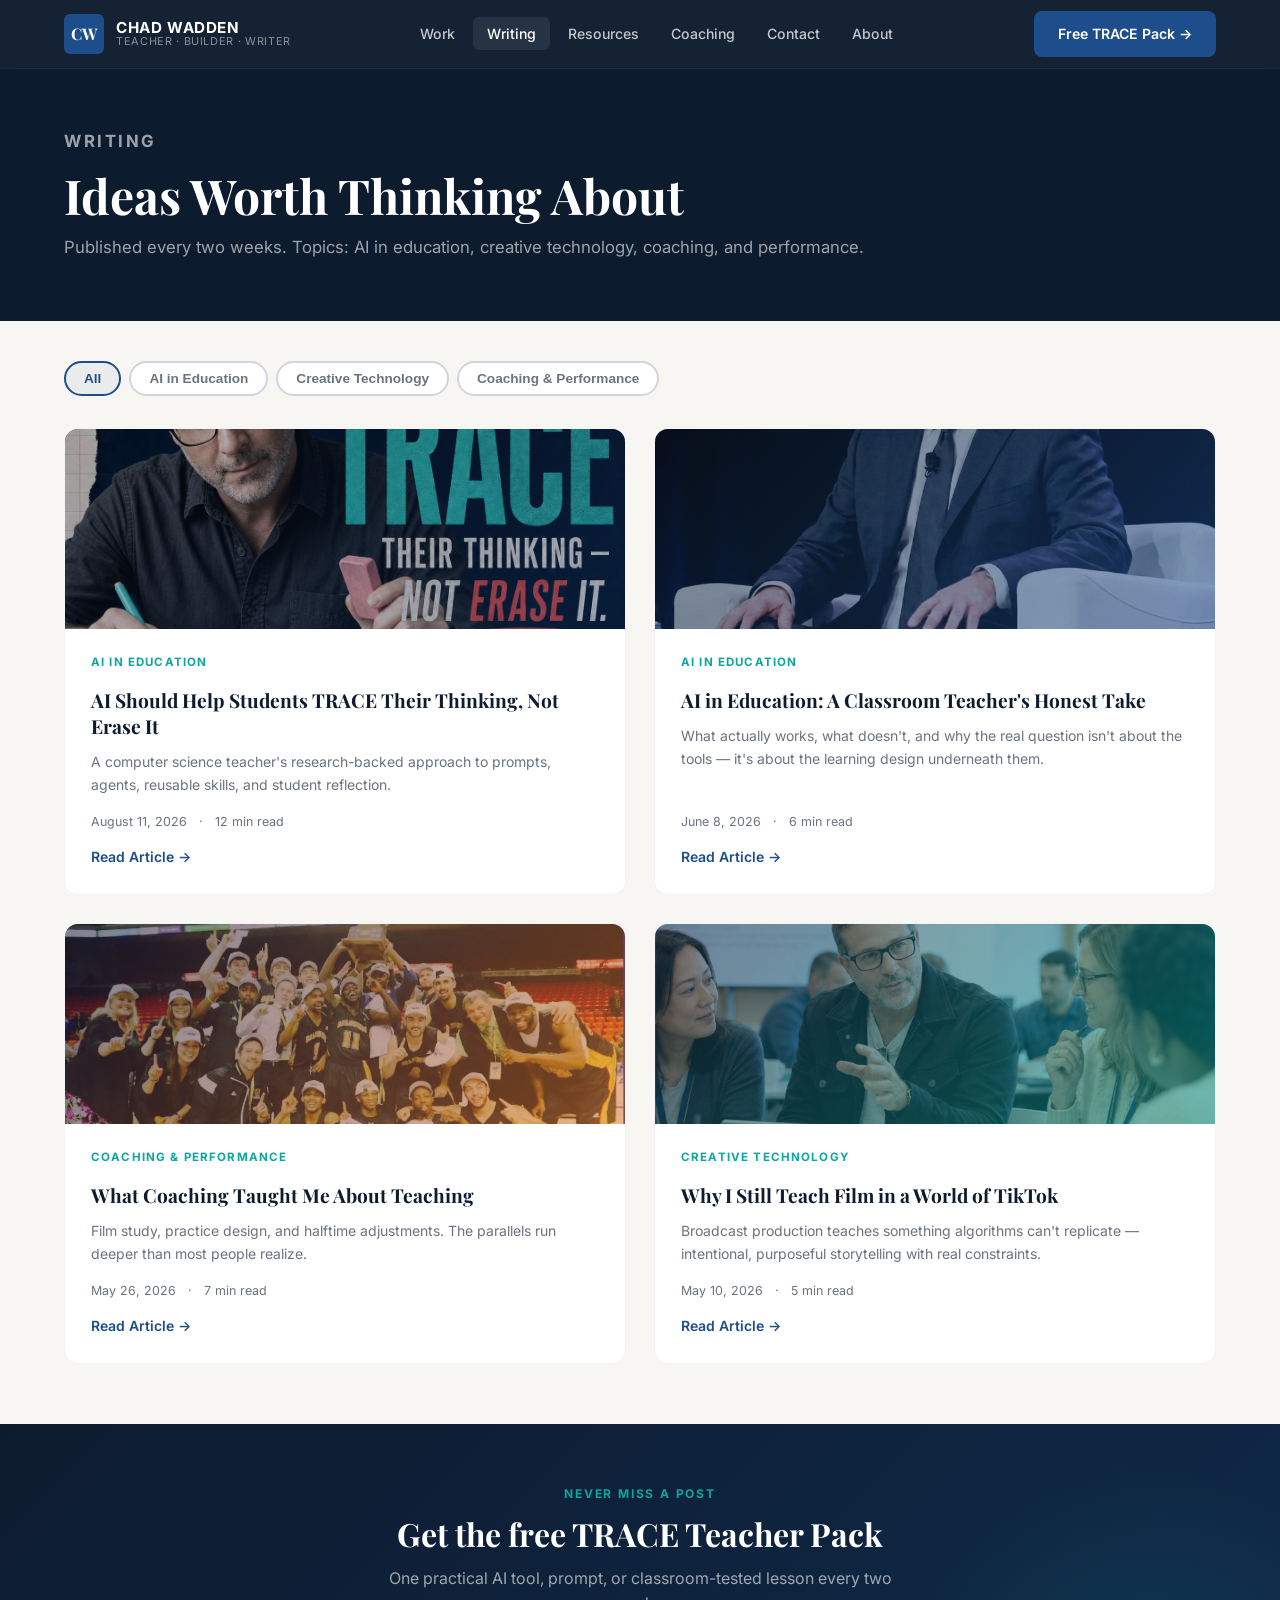
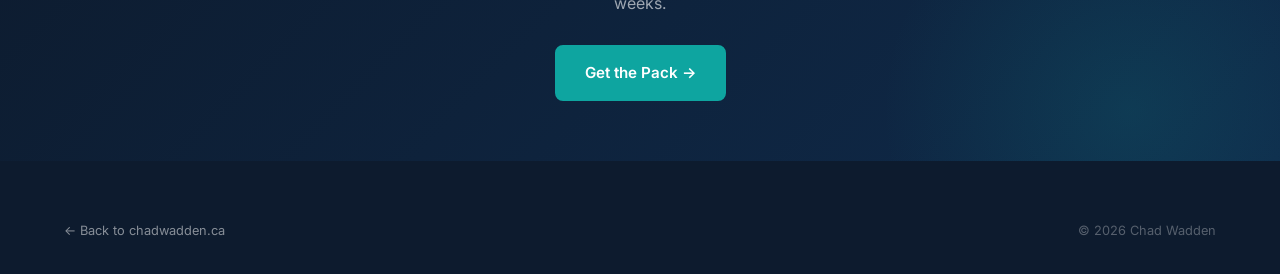
==== commit a99a05e9: "Merge current website main into TRACE Pack funnel" ====
--- a/blog/index.html
+++ b/blog/index.html
@@ -84,6 +84,7 @@
       display: flex;
       flex-direction: column;
     }
+    .post-card[hidden] { display: none; }
     .post-card:hover { transform: translateY(-4px); box-shadow: var(--shadow); }
 
     .post-card-img {
@@ -144,7 +145,7 @@
         <div class="logo-mark">CW</div>
         <div class="logo-text">
           <span class="name">Chad Wadden</span>
-          <span class="tagline-sm">Educator · Coach · Writer</span>
+          <span class="tagline-sm">Teacher · Builder · Writer</span>
         </div>
       </a>
       <ul class="nav-links">
@@ -156,9 +157,9 @@
         <li><a href="/#about-strip">About</a></li>
       </ul>
       <div class="nav-cta">
-        <a href="/resources/#get-pack" class="btn btn-primary">Get the Newsletter →</a>
+        <a href="/resources/#get-pack" class="btn btn-primary">Free TRACE Pack →</a>
       </div>
-      <button class="nav-hamburger" id="hamburger"><span></span><span></span><span></span></button>
+      <button class="nav-hamburger" id="hamburger" aria-label="Open menu"><span></span><span></span><span></span></button>
     </div>
   </nav>
 
@@ -172,55 +173,32 @@
 
   <div class="container">
     <div class="blog-filters">
-      <button class="filter-btn active">All</button>
-      <button class="filter-btn">AI in Education</button>
-      <button class="filter-btn">Creative Technology</button>
-      <button class="filter-btn">Coaching &amp; Performance</button>
-      <button class="filter-btn">Leadership</button>
+      <button class="filter-btn active" data-filter="all" aria-pressed="true">All</button>
+      <button class="filter-btn" data-filter="ai-in-education" aria-pressed="false">AI in Education</button>
+      <button class="filter-btn" data-filter="creative-technology" aria-pressed="false">Creative Technology</button>
+      <button class="filter-btn" data-filter="coaching-performance" aria-pressed="false">Coaching &amp; Performance</button>
     </div>
 
     <div class="blog-list">
 
-      <article class="post-card">
-        <a href="i-built-my-own-fitness-app.html" style="text-decoration:none;display:contents">
-        <div class="post-card-img" style="background:linear-gradient(135deg,#0d0d0d,#2d0000);position:relative;overflow:hidden;">
-          <img src="../images/My-Google-AI-Studio-App-06-09-2026_10_18_PM.png" alt="" style="position:absolute;inset:0;width:100%;height:100%;object-fit:cover;opacity:0.55;" onerror="this.style.display='none'">
-          <div style="position:absolute;inset:0;display:flex;align-items:center;justify-content:center;">
-            <div style="width:56px;height:56px;background:#dc2626;border-radius:14px;display:flex;align-items:center;justify-content:center;">
-              <svg width="28" height="28" viewBox="0 0 24 24" fill="none" stroke="white" stroke-width="2.5" stroke-linecap="round" stroke-linejoin="round"><polyline points="22 12 18 12 15 21 9 3 6 12 2 12"/></svg>
-            </div>
-          </div>
-        </div>
-        <div class="post-card-body">
-          <span class="blog-tag">AI in Education</span>
-          <h2>I Built My Own Fitness App and It Didn't Kill Me (Much)</h2>
-          <p>I'm not a developer. But I shipped a full fitness app — AI coaching, swim builder, exercise demos, Firebase sync — using nothing but vibe coding and stubbornness.</p>
-          <div class="blog-meta" style="margin-bottom:14px">
-            <span>June 9, 2026</span><span>·</span><span>9 min read</span>
-          </div>
-          <span class="read-link">Read Article →</span>
-        </div>
-        </a>
-      </article>
-
-      <article class="post-card">
+      <article class="post-card" data-category="ai-in-education">
         <a href="how-i-built-two-ib-exam-tools-with-ai.html" style="text-decoration:none;display:contents">
         <div class="post-card-img" style="background:linear-gradient(135deg,#0a1020,#1e4d8c);position:relative;overflow:hidden;">
-          <img src="../images/chad-teachers.png" alt="" style="position:absolute;inset:0;width:100%;height:100%;object-fit:cover;opacity:0.45;">
+          <img src="../images/trace-instagram-cover-v2.png" alt="" style="position:absolute;inset:0;width:100%;height:100%;object-fit:cover;opacity:0.72;object-position:center;">
         </div>
         <div class="post-card-body">
           <span class="blog-tag">AI in Education</span>
-          <h2>How I Built Two IB Exam Practice Tools Using AI</h2>
-          <p>I'm not a developer. But I shipped two working web apps for my IB Digital Society students using nothing but AI and precise prompting. Here's how.</p>
-          <div class="blog-meta" style="margin-bottom:14px">
-            <span>June 9, 2026</span><span>·</span><span>8 min read</span>
-          </div>
-          <span class="read-link">Read Article →</span>
-        </div>
-        </a>
-      </article>
-
-      <article class="post-card">
+          <h2>AI Should Help Students TRACE Their Thinking, Not Erase It</h2>
+          <p>A computer science teacher's research-backed approach to prompts, agents, reusable skills, and student reflection.</p>
+          <div class="blog-meta" style="margin-bottom:14px">
+            <span>August 11, 2026</span><span>·</span><span>12 min read</span>
+          </div>
+          <span class="read-link">Read Article →</span>
+        </div>
+        </a>
+      </article>
+
+      <article class="post-card" data-category="ai-in-education">
         <a href="ai-in-education-honest-take.html" style="text-decoration:none;display:contents">
         <div class="post-card-img" style="background:linear-gradient(135deg,#0d1b2e,#1e4d8c);position:relative;overflow:hidden;">
           <img src="../images/chad-wadden-speaking.PNG" alt="" style="position:absolute;inset:0;width:100%;height:100%;object-fit:cover;opacity:0.45;">
@@ -237,7 +215,7 @@
         </a>
       </article>
 
-      <article class="post-card">
+      <article class="post-card" data-category="coaching-performance">
         <a href="what-coaching-taught-me-about-teaching.html" style="text-decoration:none;display:contents">
         <div class="post-card-img" style="background:linear-gradient(135deg,#1a1a3e,#e07b39);position:relative;overflow:hidden;">
           <img src="../images/chad-basketball.JPG" alt="" style="position:absolute;inset:0;width:100%;height:100%;object-fit:cover;opacity:0.45;">
@@ -254,7 +232,7 @@
         </a>
       </article>
 
-      <article class="post-card">
+      <article class="post-card" data-category="creative-technology">
         <a href="why-i-still-teach-film.html" style="text-decoration:none;display:contents">
         <div class="post-card-img" style="background:linear-gradient(135deg,#1a2f4a,#0ea5a0);position:relative;overflow:hidden;">
           <img src="../images/chad-teachers.png" alt="" style="position:absolute;inset:0;width:100%;height:100%;object-fit:cover;opacity:0.45;">
@@ -277,9 +255,9 @@
   <section id="newsletter" style="background:linear-gradient(135deg,var(--navy) 0%,#0f2a4a 100%);padding:60px 0">
     <div class="container" style="text-align:center;max-width:560px">
       <p class="section-label">Never Miss a Post</p>
-      <h2 style="color:var(--white);font-size:2rem;margin-bottom:12px">Get it in your inbox</h2>
-      <p style="color:rgba(255,255,255,0.6);margin-bottom:28px">Free, biweekly, unsubscribe any time.</p>
-      <a href="/resources/#get-pack" class="btn btn-teal">Subscribe →</a>
+      <h2 style="color:var(--white);font-size:2rem;margin-bottom:12px">Get the free TRACE Teacher Pack</h2>
+      <p style="color:rgba(255,255,255,0.6);margin-bottom:28px">One practical AI tool, prompt, or classroom-tested lesson every two weeks.</p>
+      <a href="/resources/#get-pack" class="btn btn-teal">Get the Pack →</a>
     </div>
   </section>
 
@@ -292,6 +270,6 @@
     </div>
   </footer>
 
-  <script src="../js/main.js"></script>
+  <script src="../js/main.js?v=20260811"></script>
 </body>
 </html>
--- a/css/style.css
+++ b/css/style.css
@@ -223,138 +223,149 @@
    HERO
    ============================================ */
 #hero {
-  --p: 0;
-  min-height: 100vh;
+  min-height: max(760px, 100vh);
   background: var(--navy);
   display: flex;
   align-items: center;
-  padding: 100px 0 60px;
+  padding: 120px 0 64px;
   position: relative;
+  isolation: isolate;
   overflow: hidden;
 }
 
+#hero > .container {
+  position: relative;
+  z-index: 4;
+  width: 100%;
+}
+
 /* ============================================
-   HERO SCENE — lighthouse guiding a ship through storm to calm
-   Scroll progress driven by JS via --p (0 = storm, 1 = calm harbor)
+   HERO SCENE — cinematic Maritime editorial image with a restrained beam
    ============================================ */
 .hero-scene {
   position: absolute;
-  top: 0;
-  left: 0;
-  right: 0;
-  height: 100vh;
+  inset: 0;
   pointer-events: none;
   overflow: hidden;
-}
-.hero-scene svg { width: 100%; height: 100%; display: block; }
-
-.scene-sky-calm { opacity: var(--p); transition: opacity 0.2s linear; }
-.scene-clouds { opacity: calc(1 - var(--p)); transition: opacity 0.2s linear; }
-.scene-stars { opacity: var(--p); transition: opacity 0.3s linear; }
-
-.scene-storm-fx {
-  opacity: calc(1 - var(--p));
-  transition: opacity 0.2s linear;
-}
-.scene-lightning { mix-blend-mode: screen; }
-@media (prefers-reduced-motion: no-preference) {
-  .scene-lightning { animation: lightning-flash 9s ease-in-out infinite; }
-}
-@keyframes lightning-flash {
-  0%, 100% { opacity: 0; }
-  91% { opacity: 0; }
-  92% { opacity: 0.35; }
-  93% { opacity: 0.05; }
-  94% { opacity: 0.28; }
-  95% { opacity: 0; }
-}
-
-.scene-beam {
-  animation: beam-sweep 5s linear infinite;
-}
-.scene-beam polygon { opacity: 0.9; }
-@keyframes beam-sweep {
-  from { transform: rotate(0deg); }
-  to   { transform: rotate(360deg); }
-}
-.scene-lamp-glow {
-  animation: lamp-pulse 2.4s ease-in-out infinite;
-}
-@keyframes lamp-pulse {
-  0%, 100% { opacity: 0.75; }
-  50% { opacity: 1; }
-}
-
-/* waves: gentle continuous drift, amplitude/color implied by path shape */
-.scene-wave-back, .scene-wave-mid, .scene-wave-front {
-  animation-timing-function: linear;
-  animation-iteration-count: infinite;
-}
-.scene-wave-back  { animation-name: drift-slow; opacity: calc(1 - var(--p) * 0.15); }
-.scene-wave-mid   { animation-name: drift-mid; }
-.scene-wave-front { animation-name: drift-fast; }
-@keyframes drift-slow { 0% { transform: translateX(0); } 100% { transform: translateX(-100px); } }
-@keyframes drift-mid  { 0% { transform: translateX(0); } 100% { transform: translateX(80px); } }
-@keyframes drift-fast { 0% { transform: translateX(0); } 100% { transform: translateX(-60px); } }
-.scene-wave-back  { animation-duration: 7s; }
-.scene-wave-mid   { animation-duration: 5s; }
-.scene-wave-front { animation-duration: 4s; }
-
-/* ship: travels from stormy open water toward the harbor light as --p increases */
-.scene-ship {
-  transform:
-    translate(calc(740px + var(--p) * 170px), calc(618px - var(--p) * 35px))
-    scale(calc(0.55 + var(--p) * 0.35));
-  transition: transform 0.25s ease-out;
-}
-/* continuous voyage: the schooner crosses the whole scene on a loop,
-   layered on top of the storm/calm position from --p */
-.scene-ship-sail {
-  animation: ship-sail 28s linear infinite;
-}
-@keyframes ship-sail {
-  0%   { transform: translateX(-1000px); }
-  100% { transform: translateX(700px); }
-}
-
-.scene-ship-tilt {
-  transform-origin: 0px 10px;
-  animation: ship-rock 3.4s ease-in-out infinite;
-}
-@keyframes ship-rock {
-  0%, 100% { transform: rotate(-6deg) translateY(0); }
-  50%      { transform: rotate(6deg) translateY(-4px); }
-}
-
-/* lobster: pops up for a look once the water settles */
-.scene-lobster-wrap {
-  opacity: var(--p);
-  transition: opacity 0.2s linear;
-}
-.scene-lobster {
-  animation: lobster-peek 23s ease-in-out infinite;
-  animation-delay: 5s;
-}
-@keyframes lobster-peek {
-  0%, 78%, 100% { opacity: 0; transform: translate(580px, 660px) scale(0.9); }
-  84%           { opacity: 1; transform: translate(580px, 646px) scale(1); }
-  90%           { opacity: 1; transform: translate(580px, 644px) scale(1); }
-  95%           { opacity: 0; transform: translate(580px, 660px) scale(0.9); }
+  z-index: 0;
+}
+
+.hero-scene[hidden] { display: none !important; }
+.hero-scene--mobile { display: none; }
+
+.hero-photo,
+.hero-photo img,
+.hero-atmosphere {
+  width: 100%;
+  height: 100%;
+  display: block;
+}
+
+.hero-photo {
+  position: absolute;
+  inset: 0;
+  z-index: 0;
+}
+
+.hero-photo img {
+  object-fit: cover;
+  object-position: center;
+}
+
+.hero-scene::after {
+  content: '';
+  position: absolute;
+  inset: 0;
+  background:
+    linear-gradient(90deg, rgba(7, 19, 34, 0.93) 0%, rgba(7, 19, 34, 0.82) 35%, rgba(7, 19, 34, 0.30) 62%, rgba(7, 19, 34, 0.04) 100%),
+    linear-gradient(0deg, rgba(7, 19, 34, 0.58) 0%, transparent 40%);
+  z-index: 3;
+}
+
+.hero-atmosphere,
+.hero-mist,
+.hero-water-shimmer {
+  position: absolute;
+  inset: 0;
+}
+
+.hero-atmosphere { z-index: 2; }
+.hero-mist,
+.hero-water-shimmer { z-index: 1; }
+
+.hero-atmosphere {
+  overflow: visible;
+}
+
+.hero-beam {
+  opacity: 0.34;
+  transform: rotate(-7deg);
+  animation: hero-beam-cross-horizon 10s ease-in-out infinite;
+}
+
+.hero-beacon-glow {
+  opacity: 0.82;
+  animation: hero-beacon-breathe 5s ease-in-out infinite;
+}
+
+.hero-mist {
+  inset: 42% -4% 12%;
+  opacity: 0.13;
+  background: repeating-linear-gradient(176deg, transparent 0 26px, rgba(220, 238, 243, 0.22) 31px, transparent 42px);
+  filter: blur(10px);
+  animation: hero-mist-drift 18s ease-in-out infinite alternate;
+}
+
+.hero-water-shimmer {
+  top: 61%;
+  opacity: 0.12;
+  background: repeating-linear-gradient(174deg, transparent 0 28px, rgba(180, 229, 229, 0.38) 30px, transparent 34px);
+  mask-image: linear-gradient(to bottom, transparent, #000 24%, #000 72%, transparent);
+  animation: hero-water-drift 12s ease-in-out infinite alternate;
+}
+
+@keyframes hero-beam-cross-horizon {
+  0%, 12% { opacity: 0; transform: rotate(-7deg); }
+  20% { opacity: 0.22; }
+  42% { opacity: 0.42; transform: rotate(6deg); }
+  50%, 66% { opacity: 0; transform: rotate(6deg); }
+  74% { opacity: 0.2; }
+  94% { opacity: 0.34; transform: rotate(-7deg); }
+  100% { opacity: 0; transform: rotate(-7deg); }
+}
+
+@keyframes hero-beacon-breathe {
+  0%, 100% { opacity: 0.68; }
+  50% { opacity: 0.9; }
+}
+
+@keyframes hero-mist-drift {
+  from { transform: translate3d(-1.5%, 0, 0); }
+  to { transform: translate3d(1.5%, -2px, 0); }
+}
+
+@keyframes hero-water-drift {
+  from { transform: translate3d(-1%, 1px, 0); }
+  to { transform: translate3d(1%, -1px, 0); }
 }
 
 @media (prefers-reduced-motion: reduce) {
-  .hero-scene * { animation: none !important; }
-  .scene-ship { transition: none; }
+  .hero-beam,
+  .hero-beacon-glow,
+  .hero-mist,
+  .hero-water-shimmer {
+    animation: none !important;
+  }
+  .hero-beam { opacity: 0.22; transform: rotate(0deg); }
 }
 
 .hero-inner {
-  display: grid;
-  grid-template-columns: 1fr 1fr;
-  gap: 60px;
-  align-items: center;
+  display: block;
   position: relative;
   z-index: 1;
 }
+
+.hero-text { max-width: 680px; }
 
 .hero-eyebrow {
   font-size: 0.78rem;
@@ -397,19 +408,26 @@
   flex-wrap: wrap;
 }
 
+.hero-actions .btn:focus-visible {
+  outline: 3px solid var(--white);
+  outline-offset: 3px;
+}
+
 /* Hero right — visual card stack */
 .hero-visual {
   display: grid;
-  grid-template-columns: 1fr 1fr;
-  grid-template-rows: auto auto;
+  grid-template-columns: repeat(3, 1fr);
   gap: 14px;
+  width: min(700px, 60vw);
+  margin-top: 42px;
 }
 
 .hero-card {
-  background: rgba(255,255,255,0.05);
-  border: 1px solid rgba(255,255,255,0.08);
+  background: rgba(8, 24, 42, 0.58);
+  border: 1px solid rgba(255,255,255,0.14);
   border-radius: 12px;
-  padding: 22px;
+  padding: 18px;
+  backdrop-filter: blur(8px);
   transition: border-color 0.3s;
 }
 .hero-card:hover { border-color: rgba(14,165,160,0.4); }
@@ -438,11 +456,11 @@
 }
 .hero-card p {
   font-size: 0.78rem;
-  color: rgba(255,255,255,0.5);
+  color: rgba(255,255,255,0.78);
   line-height: 1.5;
 }
 
-.hero-card.span-2 { grid-column: span 2; }
+.hero-card.span-2 { grid-column: auto; }
 
 /* ============================================
    TRUST BAR
@@ -925,6 +943,27 @@
   padding: 36px 32px;
 }
 
+.kit-form-embed {
+  width: 100%;
+  min-height: 120px;
+}
+
+.article-newsletter-signup {
+  scroll-margin-top: 96px;
+  padding: 28px;
+  border: 1px solid rgba(14,165,160,0.2);
+  border-radius: 16px;
+  background: rgba(14,165,160,0.08);
+}
+
+.article-newsletter-signup h2 {
+  margin-top: 0;
+}
+
+.article-newsletter-signup > p {
+  margin-bottom: 18px;
+}
+
 .newsletter-form-wrap h3 {
   font-family: var(--font-body);
   font-size: 1.1rem;
@@ -1207,8 +1246,33 @@
    RESPONSIVE
    ============================================ */
 @media (max-width: 1024px) {
-  .hero-inner       { grid-template-columns: 1fr; gap: 40px; }
-  .hero-visual      { max-width: 500px; }
+  #hero {
+    min-height: 0;
+    padding-bottom: 54px;
+  }
+  .hero-scene--desktop { display: none; }
+  .hero-scene--mobile {
+    display: block;
+    position: relative;
+    inset: auto;
+    width: min(100%, 760px);
+    height: auto;
+    aspect-ratio: 16 / 9;
+    margin-top: 36px;
+    border: 1px solid rgba(255,255,255,0.16);
+    border-radius: 16px;
+    box-shadow: 0 20px 50px rgba(0,0,0,0.26);
+  }
+  .hero-scene--mobile::after {
+    background: linear-gradient(0deg, rgba(7, 19, 34, 0.24) 0%, transparent 48%);
+  }
+  .hero-text { max-width: 760px; }
+  .hero-visual {
+    width: 100%;
+    max-width: 760px;
+    grid-template-columns: repeat(3, 1fr);
+    margin-top: 18px;
+  }
   .pillars-grid     { grid-template-columns: 1fr; }
   .blog-grid        { grid-template-columns: 1fr 1fr; }
   .resources-grid   { grid-template-columns: 1fr 1fr; }
@@ -1218,12 +1282,17 @@
   .footer-grid      { grid-template-columns: 1fr 1fr; gap: 32px; }
 }
 
+@media (max-width: 900px) {
+  .nav-links,
+  .nav-cta { display: none; }
+  .nav-hamburger { display: flex; }
+}
+
 @media (max-width: 768px) {
   section { padding: 60px 0; }
-  .nav-links, .nav-cta { display: none; }
-  .nav-hamburger { display: flex; }
   .hero-headline { font-size: 2.4rem; }
-  .hero-visual { grid-template-columns: 1fr 1fr; }
+  .hero-visual { grid-template-columns: 1fr; }
+  .hero-card.span-2 { grid-column: 1; }
   .blog-grid        { grid-template-columns: 1fr; }
   .speaking-grid    { grid-template-columns: 1fr; }
   .youtube-grid     { grid-template-columns: 1fr; }
@@ -1235,9 +1304,13 @@
 }
 
 @media (max-width: 480px) {
+  #hero { padding-top: 104px; }
   .hero-actions { flex-direction: column; }
-  .hero-visual  { grid-template-columns: 1fr; }
-  .hero-card.span-2 { grid-column: 1; }
+  .hero-scene--mobile {
+    width: calc(100% + 16px);
+    margin-left: -8px;
+    border-radius: 12px;
+  }
   .resources-grid { grid-template-columns: 1fr; }
   .content-tabs { gap: 6px; }
   .tab-btn { padding: 8px 16px; font-size: 0.82rem; }
